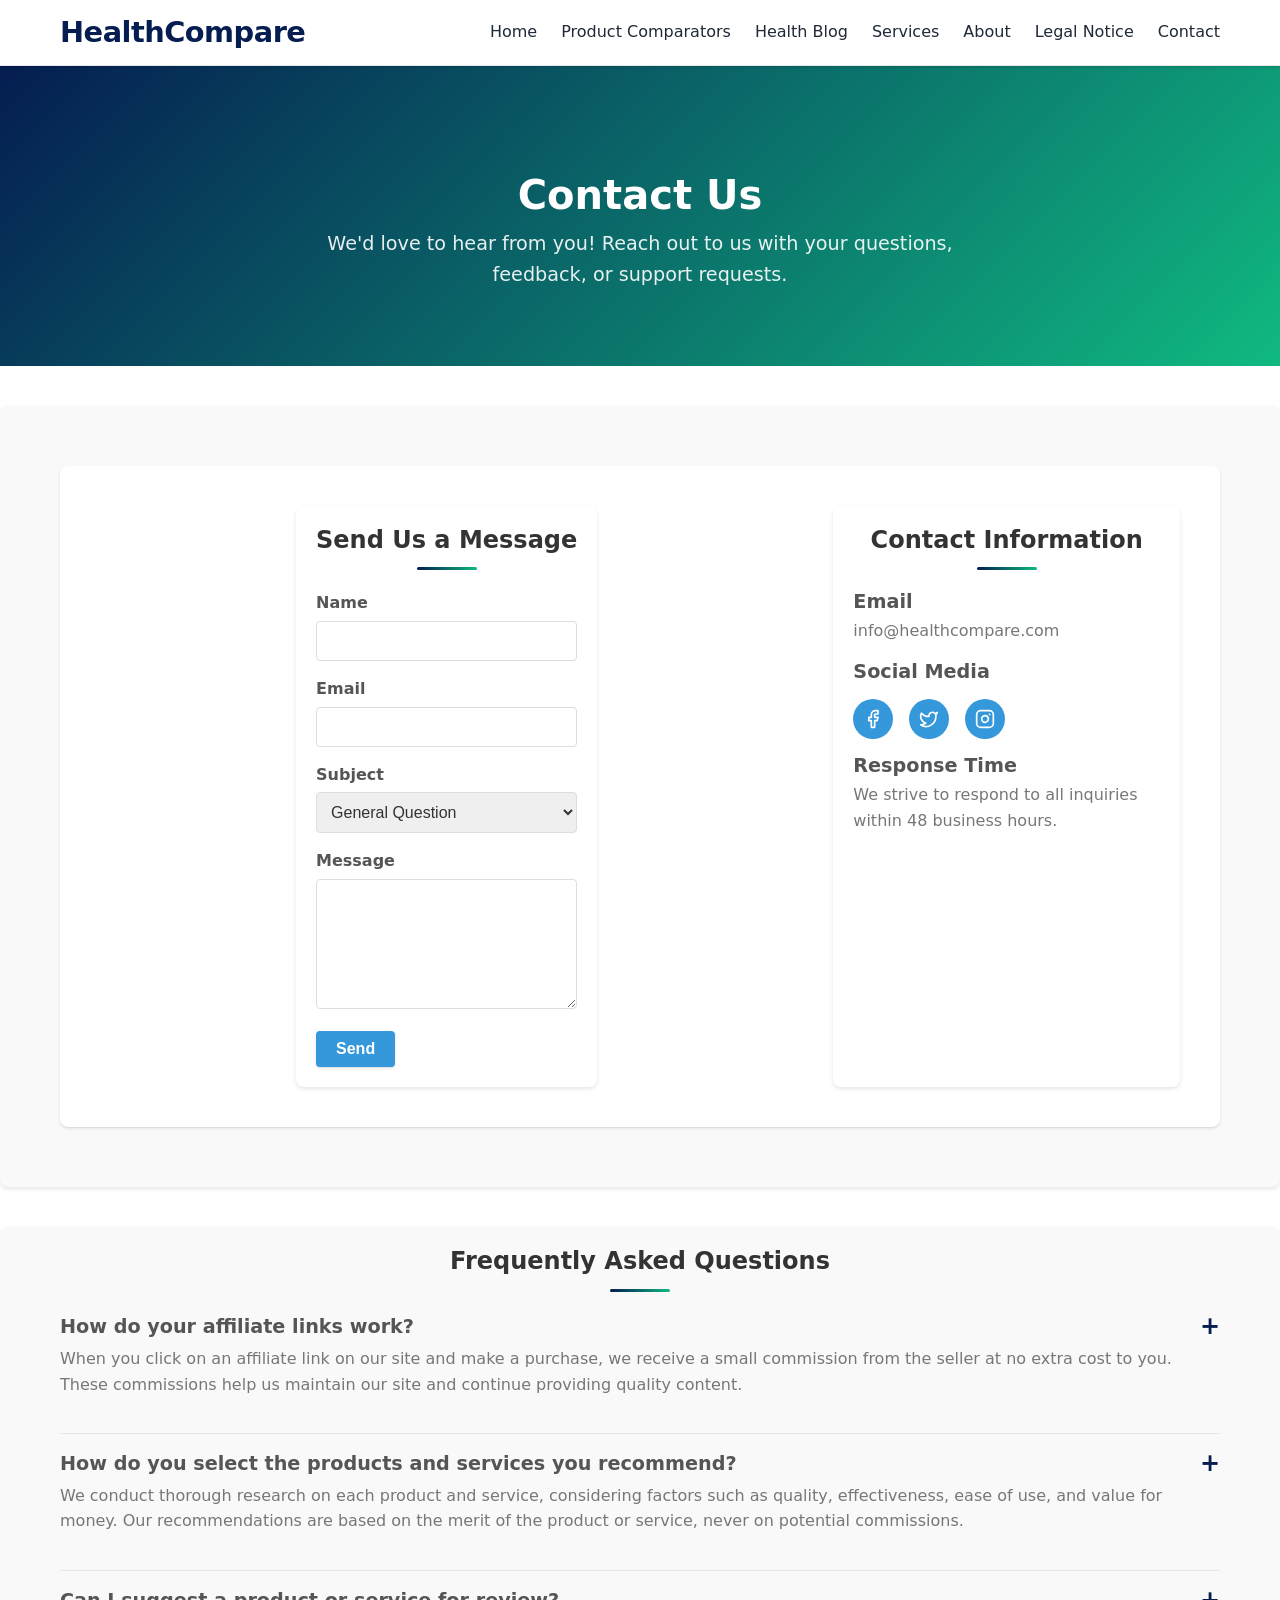
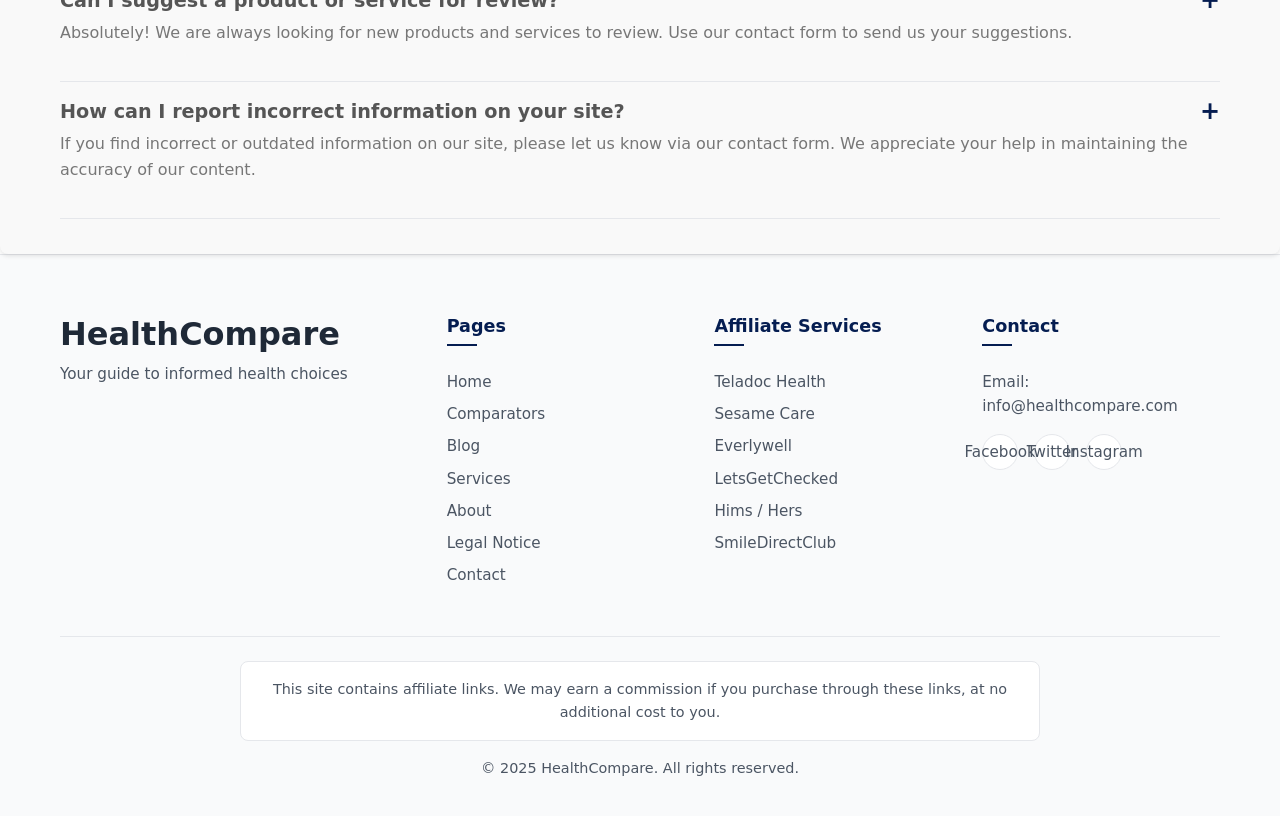
==== pages/contact/index.html @ 06d946b0 "first step" ====
<!DOCTYPE html>
<html lang="en">
<head>
    <meta charset="UTF-8">
    <meta name="viewport" content="width=device-width, initial-scale=1.0">
    <title>Contact Us - HealthCompare</title>
    <link rel="stylesheet" href="../../css/style.css">
    <meta name="description" content="Get in touch with the HealthCompare team for inquiries, feedback, or support.">
    <style>
/* Enhance the UI of the contact page */
.contact-content {
    display: flex;
    flex-direction: column;
    gap: 40px;
    padding: 20px;
    background-color: #f9f9f9;
    border-radius: 8px;
    box-shadow: 0 2px 4px rgba(0, 0, 0, 0.1);
}

.contact-form {
    background-color: #ffffff;
    padding: 20px;
    border-radius: 8px;
    box-shadow: 0 2px 4px rgba(0, 0, 0, 0.1);
}

.contact-form h2 {
    margin-bottom: 20px;
    font-size: 1.5rem;
    color: #333;
}

.contact-form .form-group {
    margin-bottom: 15px;
}

.contact-form .form-group label {
    display: block;
    margin-bottom: 5px;
    font-weight: bold;
    color: #555;
}

.contact-form .form-group input,
.contact-form .form-group select,
.contact-form .form-group textarea {
    width: 100%;
    padding: 10px;
    border: 1px solid #ddd;
    border-radius: 4px;
    font-size: 1rem;
    color: #333;
}

.contact-form .form-group input:focus,
.contact-form .form-group select:focus,
.contact-form .form-group textarea:focus {
    border-color: #3498db;
    outline: none;
    box-shadow: 0 0 4px rgba(52, 152, 219, 0.3);
}

.contact-form button {
    background-color: #3498db;
    color: #fff;
    padding: 10px 20px;
    border: none;
    border-radius: 4px;
    font-size: 1rem;
    cursor: pointer;
    transition: background-color 0.3s ease;
}

.contact-form button:hover {
    background-color: #2980b9;
}

.contact-info {
    background-color: #ffffff;
    padding: 20px;
    border-radius: 8px;
    box-shadow: 0 2px 4px rgba(0, 0, 0, 0.1);
}

.contact-info h2 {
    margin-bottom: 20px;
    font-size: 1.5rem;
    color: #333;
}

.contact-info .info-item {
    margin-bottom: 15px;
}

.contact-info .info-item h3 {
    font-size: 1.2rem;
    color: #555;
    margin-bottom: 5px;
}

.contact-info .info-item p {
    font-size: 1rem;
    color: #777;
}

.contact-info .social-links a {
    display: inline-flex;
    align-items: center;
    justify-content: center;
    width: 40px;
    height: 40px;
    border-radius: 50%;
    background-color: #3498db;
    color: #fff;
    text-decoration: none;
    font-size: 1.2rem;
    transition: background-color 0.3s ease, transform 0.3s ease;
}

.contact-info .social-links a:hover {
    background-color: #2980b9;
    transform: scale(1.1);
}

.contact-info .social-links a svg {
    width: 20px;
    height: 20px;
}

.faq {
    margin-top: 40px;
    padding: 20px;
    background-color: #f9f9f9;
    border-radius: 8px;
    box-shadow: 0 2px 4px rgba(0, 0, 0, 0.1);
}

.faq h2 {
    margin-bottom: 20px;
    font-size: 1.5rem;
    color: #333;
}

.faq .faq-item {
    margin-bottom: 15px;
}

.faq .faq-item h3 {
    font-size: 1.2rem;
    color: #555;
    margin-bottom: 5px;
}

.faq .faq-item p {
    font-size: 1rem;
    color: #777;
}
</style>
</head>
<body>
    <header>
        <div class="container">
            <div class="logo">
                <h1>HealthCompare</h1>
            </div>
            <nav>
                <ul>
                    <li><a href="../../index.html">Home</a></li>
                    <li><a href="../comparators/index.html">Product Comparators</a></li>
                    <li><a href="../blog/index.html">Health Blog</a></li>
                    <li><a href="../services/index.html">Services</a></li>
                    <li><a href="../about/index.html">About</a></li>
                    <li><a href="../legal/index.html">Legal Notice</a></li>
                    <li><a href="../contact/index.html">Contact</a></li>
                </ul>
            </nav>
            <button class="nav-toggle" title="Toggle navigation">
                <span></span>
                <span></span>
                <span></span>
            </button>
        </div>
    </header>

    <section class="page-header">
        <div class="container">
            <h1>Contact Us</h1>
            <p>We'd love to hear from you! Reach out to us with your questions, feedback, or support requests.</p>
        </div>
    </section>

    <section class="contact-content">
        <div class="container">
            <div class="contact-grid">
                <div class="contact-form">
                    <h2>Send Us a Message</h2>
                    <form id="contactForm">
                        <div class="form-group">
                            <label for="name">Name</label>
                            <input type="text" id="name" name="name" required>
                        </div>
                        <div class="form-group">
                            <label for="email">Email</label>
                            <input type="email" id="email" name="email" required>
                        </div>
                        <div class="form-group">
                            <label for="subject">Subject</label>
                            <select id="subject" name="subject">
                                <option value="question">General Question</option>
                                <option value="suggestion">Suggestion</option>
                                <option value="partnership">Partnership</option>
                                <option value="correction">Information Correction</option>
                                <option value="other">Other</option>
                            </select>
                        </div>
                        <div class="form-group">
                            <label for="message">Message</label>
                            <textarea id="message" name="message" rows="6" required></textarea>
                        </div>
                        <button type="submit" class="btn btn-primary">Send</button>
                    </form>
                </div>
                <div class="contact-info">
                    <h2>Contact Information</h2>
                    <div class="info-item">
                        <h3>Email</h3>
                        <p>info@healthcompare.com</p>
                    </div>
                    <div class="info-item">
                        <h3>Social Media</h3>
                        <div class="social-links">
                            <a href="#" aria-label="Facebook">
                                <svg xmlns="http://www.w3.org/2000/svg" viewBox="0 0 24 24" fill="none" stroke="currentColor" stroke-width="2" stroke-linecap="round" stroke-linejoin="round">
                                    <path d="M18 2h-3a5 5 0 0 0-5 5v3H7v4h3v8h4v-8h3l1-4h-4V7a1 1 0 0 1 1-1h3z"></path>
                                </svg>
                            </a>
                            <a href="#" aria-label="Twitter">
                                <svg xmlns="http://www.w3.org/2000/svg" viewBox="0 0 24 24" fill="none" stroke="currentColor" stroke-width="2" stroke-linecap="round" stroke-linejoin="round">
                                    <path d="M22 4s-.7 2.1-2 3.4c1.6 10-9.4 17.3-18 11.6 2.2.1 4.4-.6 6-2C3 15.5.5 9.6 3 5c2.2 2.6 5.6 4.1 9 4-.9-4.2 4-6.6 7-3.8 1.1 0 3-1.2 3-1.2z"></path>
                                </svg>
                            </a>
                            <a href="#" aria-label="Instagram">
                                <svg xmlns="http://www.w3.org/2000/svg" viewBox="0 0 24 24" fill="none" stroke="currentColor" stroke-width="2" stroke-linecap="round" stroke-linejoin="round">
                                    <rect x="2" y="2" width="20" height="20" rx="5" ry="5"></rect>
                                    <path d="M16 11.37A4 4 0 1 1 12.63 8 4 4 0 0 1 16 11.37z"></path>
                                    <line x1="17.5" y1="6.5" x2="17.51" y2="6.5"></line>
                                </svg>
                            </a>
                        </div>
                    </div>
                    <div class="info-item">
                        <h3>Response Time</h3>
                        <p>We strive to respond to all inquiries within 48 business hours.</p>
                    </div>
                </div>
            </div>
        </div>
    </section>

    <section class="faq">
        <div class="container">
            <h2>Frequently Asked Questions</h2>
            <div class="faq-item">
                <h3>How do your affiliate links work?</h3>
                <p>When you click on an affiliate link on our site and make a purchase, we receive a small commission from the seller at no extra cost to you. These commissions help us maintain our site and continue providing quality content.</p>
            </div>
            <div class="faq-item">
                <h3>How do you select the products and services you recommend?</h3>
                <p>We conduct thorough research on each product and service, considering factors such as quality, effectiveness, ease of use, and value for money. Our recommendations are based on the merit of the product or service, never on potential commissions.</p>
            </div>
            <div class="faq-item">
                <h3>Can I suggest a product or service for review?</h3>
                <p>Absolutely! We are always looking for new products and services to review. Use our contact form to send us your suggestions.</p>
            </div>
            <div class="faq-item">
                <h3>How can I report incorrect information on your site?</h3>
                <p>If you find incorrect or outdated information on our site, please let us know via our contact form. We appreciate your help in maintaining the accuracy of our content.</p>
            </div>
        </div>
    </section>

    <footer>
        <div class="container">
            <div class="footer-content">
                <div class="footer-logo">
                    <h2>HealthCompare</h2>
                    <p>Your guide to informed health choices</p>
                </div>
                <div class="footer-links">
                    <h3>Pages</h3>
                    <ul>
                        <li><a href="../../index.html">Home</a></li>
                        <li><a href="../comparators/index.html">Comparators</a></li>
                        <li><a href="../blog/index.html">Blog</a></li>
                        <li><a href="../services/index.html">Services</a></li>
                        <li><a href="../about/index.html">About</a></li>
                        <li><a href="../legal/index.html">Legal Notice</a></li>
                        <li><a href="../contact/index.html">Contact</a></li>
                    </ul>
                </div>
                <div class="footer-services">
                    <h3>Affiliate Services</h3>
                    <ul>
                        <li><a href="../services/teladoc.html" rel="sponsored">Teladoc Health</a></li>
                        <li><a href="../services/sesamecare.html" rel="sponsored">Sesame Care</a></li>
                        <li><a href="../services/everlywell.html" rel="sponsored">Everlywell</a></li>
                        <li><a href="../services/letsgetchecked.html" rel="sponsored">LetsGetChecked</a></li>
                        <li><a href="../services/hims-hers.html" rel="sponsored">Hims / Hers</a></li>
                        <li><a href="../services/smiledirectclub.html" rel="sponsored">SmileDirectClub</a></li>
                    </ul>
                </div>
                <div class="footer-contact">
                    <h3>Contact</h3>
                    <p>Email: info@healthcompare.com</p>
                    <div class="social-links">
                        <a href="#" class="social-icon">Facebook</a>
                        <a href="#" class="social-icon">Twitter</a>
                        <a href="#" class="social-icon">Instagram</a>
                    </div>
                </div>
            </div>
            <div class="footer-bottom">
                <p class="affiliate-disclosure">This site contains affiliate links. We may earn a commission if you purchase through these links, at no additional cost to you.</p>
                <p class="copyright">&copy; 2025 HealthCompare. All rights reserved.</p>
            </div>
        </div>
    </footer>

    <script src="../../js/main.js"></script>
    <script src="../../js/affiliate-tracking.js"></script>
    <script src="../../js/analytics.js"></script>
    <script src="../../js/mobile-menu.js"></script>
    <script>
        // Contact form handling
        document.getElementById('contactForm').addEventListener('submit', function(e) {
            e.preventDefault();
            
            // In a real implementation, this would send the form data to a server
            // For now, we'll just show a success message
            alert('Thank you for your message! We will get back to you as soon as possible.');
            this.reset();
        });
    </script>
</body>
</html>
---- css/style.css ----
/* Modern HealthCompare Stylesheet */

/* ======== BASE STYLES ======== */
:root {
    /* Updated color palette */
    --primary-color: #051d51;
    --primary-light: #93c5fd;
    --primary-dark: #1e40af;
    --secondary-color: #10b981;
    --secondary-light: #6ee7b7;
    --secondary-dark: #065f46;
    --accent-color: #f43f5e;
    --accent-light: #fda4af;
    --text-color: #1f2937;
    --text-light: #4b5563;
    --background-color: #ffffff;
    --light-background: #f9fafb;
    --border-color: #e5e7eb;
    
    /* Typography */
    --font-primary: 'Inter', system-ui, -apple-system, sans-serif;
    --font-heading: 'Montserrat', var(--font-primary);
    
    /* Spacing */
    --spacing-xs: 4px;
    --spacing-sm: 8px;
    --spacing-md: 16px;
    --spacing-lg: 24px;
    --spacing-xl: 32px;

    /* Styling */
    --border-radius: 8px;
    --border-radius-lg: 12px;
    --border-radius-sm: 4px;
    --box-shadow: 0 2px 4px rgba(0,0,0,0.05), 0 1px 2px rgba(0,0,0,0.1);
    --box-shadow-hover: 0 10px 20px rgba(0,0,0,0.1), 0 4px 6px rgba(0,0,0,0.06);
    --box-shadow-card: 0 1px 3px rgba(0,0,0,0.12), 0 1px 2px rgba(0,0,0,0.24);
    --transition-normal: 300ms cubic-bezier(0.4, 0, 0.2, 1);
    --transition-slow: 500ms cubic-bezier(0.4, 0, 0.2, 1);
}

/* Base styles */
* {
    margin: 0;
    padding: 0;
    box-sizing: border-box;
}

html, body {
    height: 100%;
    scroll-behavior: smooth;
}

body {
    font-family: var(--font-primary);
    line-height: 1.6;
    color: var(--text-color);
    background-color: var(--background-color);
    -webkit-font-smoothing: antialiased;
    display: flex;
    flex-direction: column;
    overflow-x: hidden;
}

.container {
    width: 100%;
    max-width: 1200px;
    margin: 0 auto;
    padding: 0 20px;
    position: relative;
    z-index: 2;
}

section {
    padding: 80px 0;
    position: relative;
}

/* Typography */
h1, h2, h3, h4, h5, h6 {
    font-family: var(--font-heading);
    line-height: 1.2;
    margin-bottom: 1rem;
    font-weight: 600;
    color: var(--text-color);
}

h1 {
    font-size: 2.5rem;
}

h2 {
    font-size: 2rem;
    font-weight: 700;
}

h3 {
    font-size: 1.5rem;
}

h4 {
    font-size: 1.25rem;
}

p {
    margin-bottom: 1rem;
    color: var(--text-light);
}

a {
    color: var(--primary-color);
    text-decoration: none;
    transition: color 0.2s ease;
    position: relative;
}

a:hover {
    color: var(--primary-dark);
}

/* Text gradient effect */
.text-gradient {
    background: linear-gradient(135deg, var(--primary-color), var(--secondary-color));
    -webkit-background-clip: text;
    -webkit-text-fill-color: transparent;
    background-clip: text;
}

/* ======== UTILITY CLASSES ======== */
.text-center {
    text-align: center;
}

.text-left {
    text-align: left;
}

.text-right {
    text-align: right;
}

.mt-1 { margin-top: var(--spacing-xs); }
.mt-2 { margin-top: var(--spacing-sm); }
.mt-3 { margin-top: var(--spacing-md); }
.mt-4 { margin-top: var(--spacing-lg); }
.mt-5 { margin-top: var(--spacing-xl); }

.mb-1 { margin-bottom: var(--spacing-xs); }
.mb-2 { margin-bottom: var(--spacing-sm); }
.mb-3 { margin-bottom: var(--spacing-md); }
.mb-4 { margin-bottom: var(--spacing-lg); }
.mb-5 { margin-bottom: var(--spacing-xl); }

.py-1 { padding-top: var(--spacing-xs); padding-bottom: var(--spacing-xs); }
.py-2 { padding-top: var(--spacing-sm); padding-bottom: var(--spacing-sm); }
.py-3 { padding-top: var(--spacing-md); padding-bottom: var(--spacing-md); }
.py-4 { padding-top: var(--spacing-lg); padding-bottom: var(--spacing-lg); }
.py-5 { padding-top: var(--spacing-xl); padding-bottom: var(--spacing-xl); }

.px-1 { padding-left: var(--spacing-xs); padding-right: var(--spacing-xs); }
.px-2 { padding-left: var(--spacing-sm); padding-right: var(--spacing-sm); }
.px-3 { padding-left: var(--spacing-md); padding-right: var(--spacing-md); }
.px-4 { padding-left: var(--spacing-lg); padding-right: var(--spacing-lg); }
.px-5 { padding-left: var(--spacing-xl); padding-right: var(--spacing-xl); }

.visually-hidden {
    position: absolute;
    width: 1px;
    height: 1px;
    padding: 0;
    margin: -1px;
    overflow: hidden;
    clip: rect(0, 0, 0, 0);
    white-space: nowrap;
    border: 0;
}

/* Badge styles */
.badge {
    display: inline-block;
    padding: 4px 8px;
    border-radius: 50px;
    font-size: 0.75rem;
    font-weight: 600;
    margin-right: 5px;
    margin-bottom: 5px;
}

.badge-primary {
    background-color: var(--primary-light);
    color: var(--primary-dark);
}

.badge-secondary {
    background-color: var(--secondary-light);
    color: var(--secondary-dark);
}

.badge-accent {
    background-color: var(--accent-light);
    color: var(--accent-color);
}

/* Tags container */
.tags {
    display: flex;
    flex-wrap: wrap;
    margin: 10px 0;
}

/* Card highlight */
.card-highlight {
    position: absolute;
    top: 10px;
    right: 10px;
    background-color: var(--primary-color);
    color: white;
    font-size: 0.75rem;
    font-weight: 600;
    padding: 4px 8px;
    border-radius: 4px;
    z-index: 2;
}

/* Delay animation classes */
.delay-100 { animation-delay: 100ms !important; }
.delay-200 { animation-delay: 200ms !important; }
.delay-300 { animation-delay: 300ms !important; }
.delay-400 { animation-delay: 400ms !important; }
.delay-500 { animation-delay: 500ms !important; }

/* ======== BUTTONS ======== */
.btn {
    display: inline-flex;
    align-items: center;
    justify-content: center;
    padding: 12px 24px;
    border-radius: var(--border-radius);
    font-weight: 600;
    cursor: pointer;
    transition: all var(--transition-normal);
    font-size: 1rem;
    line-height: 1;
    border: none;
    box-shadow: var(--box-shadow);
    position: relative;
    overflow: hidden;
    text-decoration: none;
}

.btn::before {
    content: '';
    position: absolute;
    top: var(--y, 50%);
    left: var(--x, 50%);
    transform: translate(-50%, -50%) scale(0);
    width: 200px;
    height: 200px;
    background: radial-gradient(circle closest-side, rgba(255,255,255,0.2), transparent);
    transition: transform 0.6s;
}

.btn:hover::before {
    transform: translate(-50%, -50%) scale(1);
}

.btn:focus {
    outline: none;
}

.btn:focus-visible {
    box-shadow: 0 0 0 3px rgba(37, 99, 235, 0.3);
}

.btn:active::after {
    content: '';
    position: absolute;
    top: var(--y, 50%);
    left: var(--x, 50%);
    width: 100px;
    height: 100px;
    background: radial-gradient(circle closest-side, rgba(255,255,255,0.3), transparent);
    transform: translate(-50%, -50%) scale(0);
    animation: ripple 1s ease-out;
}

@keyframes ripple {
    0% {
        transform: translate(-50%, -50%) scale(0);
        opacity: 0.5;
    }
    20% {
        transform: translate(-50%, -50%) scale(25);
        opacity: 0.3;
    }
    100% {
        opacity: 0;
        transform: translate(-50%, -50%) scale(40);
    }
}

.btn-primary {
    background-color: var(--primary-color);
    color: white;
}

.btn-primary:hover {
    background-color: var(--primary-dark);
    transform: translateY(-2px);
    box-shadow: var(--box-shadow-hover);
    color: white;
}

.btn-primary:active {
    transform: translateY(0);
}

.btn-secondary {
    background-color: var(--secondary-color);
    color: white;
}

.btn-secondary:hover {
    background-color: var(--secondary-dark);
    transform: translateY(-2px);
    box-shadow: var(--box-shadow-hover);
    color: white;
}

.btn-secondary:active {
    transform: translateY(0);
}

.btn-outline {
    background-color: transparent;
    border: 2px solid var(--primary-color);
    color: var(--primary-color);
}

.btn-outline:hover {
    background-color: var(--primary-color);
    color: white;
}

.btn-white {
    background-color: white;
    color: var(--primary-color);
}

.btn-white:hover {
    background-color: #f8f9fa;
    color: var(--primary-dark);
}

.btn-small {
    padding: 8px 16px;
    font-size: 0.9rem;
}

.btn-large {
    padding: 14px 28px;
    font-size: 1.1rem;
}

.btn-group {
    display: flex;
    gap: var(--spacing-md);
    flex-wrap: wrap;
}

/* Loading spinner for buttons */
.submit-button {
    position: relative;
}

.spinner {
    display: none;
    width: 20px;
    height: 20px;
    border: 2px solid rgba(255, 255, 255, 0.3);
    border-radius: 50%;
    border-top-color: white;
    animation: spin 0.8s linear infinite;
    position: absolute;
    top: 50%;
    left: 50%;
    transform: translate(-50%, -50%);
}

@keyframes spin {
    to { transform: translate(-50%, -50%) rotate(360deg); }
}

.submit-button.loading .spinner {
    display: block;
}

.submit-button.loading .button-text {
    visibility: hidden;
}

/* ======== HEADER & NAVIGATION ======== */
header {
    background-color: rgba(255, 255, 255, 0.9);
    backdrop-filter: blur(10px);
    -webkit-backdrop-filter: blur(10px);
    border-bottom: 1px solid var(--border-color);
    box-shadow: var(--box-shadow);
    position: sticky;
    top: 0;
    z-index: 100;
    transition: all 0.3s ease;
}

header .container {
    display: flex;
    justify-content: space-between;
    align-items: center;
    padding: 15px 20px;
}

/* Breadcrumb Navigation Styles */
.breadcrumbs-container {
    background-color: rgba(249, 250, 251, 0.9);
    padding: 8px 0;
    border-top: 1px solid var(--border-color);
    border-bottom: 1px solid var(--border-color);
    font-size: 0.85rem;
}

.breadcrumbs ol {
    list-style: none;
    margin: 0;
    padding: 0;
    display: flex;
    flex-wrap: wrap;
}

.breadcrumbs li {
    display: flex;
    align-items: center;
}

.breadcrumbs li:not(:last-child)::after {
    content: "/";
    margin: 0 8px;
    color: var(--text-light);
}

.breadcrumbs a {
    color: var(--text-light);
    text-decoration: none;
    transition: color 0.2s ease;
}

.breadcrumbs a:hover {
    color: var(--primary-color);
}

.breadcrumbs .current {
    color: var(--primary-color);
    font-weight: 500;
}

/* Hide breadcrumbs on mobile */
@media (max-width: 768px) {
    .breadcrumbs-container {
        display: none;
    }
}

/* Highlight link for important CTAs */
.highlight-link {
    color: var(--accent-color) !important;
    font-weight: 600 !important;
    position: relative;
}

.highlight-link::before {
    content: '';
    position: absolute;
    bottom: -2px;
    left: 0;
    width: 100%;
    height: 2px;
    background-color: var(--accent-color);
    transform: scaleX(0.7);
    transform-origin: center;
    transition: transform 0.3s ease;
}

.highlight-link:hover::before {
    transform: scaleX(1);
}

.logo {
    display: flex;
    align-items: center;
    justify-content: center;
    z-index: 101;
}

.logo h1 {
    font-size: 1.8rem;
    margin-bottom: 0;
    color: var(--primary-color);
    font-weight: 700;
    letter-spacing: -0.5px;
}

nav {
    display: flex;
    justify-content: center;
}

nav ul {
    display: flex;
    list-style: none;
    margin: 0;
    padding: 0;
    justify-content: center;
}

nav ul li {
    margin-left: var(--spacing-lg);
    position: relative;
}

nav ul li a {
    color: var(--text-color);
    font-weight: 500;
    padding: 5px 0;
    position: relative;
}

nav ul li a::after {
    content: '';
    position: absolute;
    width: 0;
    height: 2px;
    bottom: 0;
    left: 0;
    background-color: var(--primary-color);
    transition: width 0.3s ease;
}

nav ul li a:hover::after {
    width: 100%;
}

nav ul li a:hover {
    color: var(--primary-color);
}

/* Fix for nav-toggle icon visibility */
.nav-toggle {
    display: none; /* Hide by default on desktop */
    position: relative;
    width: 30px;
    height: 30px;
    padding: 0;
    margin: 0;
    background: transparent;
    border: none;
    cursor: pointer;
    z-index: 1002;
}

.nav-toggle span {
    display: block;
    position: absolute;
    height: 3px;
    width: 100%;
    background-color: var(--text-color);
    border-radius: 3px;
    opacity: 1;
    left: 0;
    transform: rotate(0deg);
    transition: .25s ease-in-out;
}

/* Position the three lines */
.nav-toggle span:nth-child(1) {
    top: 5px;
}

.nav-toggle span:nth-child(2) {
    top: 14px;
}

.nav-toggle span:nth-child(3) {
    top: 23px;
}

/* Active state animations */
.nav-toggle.active span:nth-child(1) {
    top: 14px;
    transform: rotate(45deg);
}

.nav-toggle.active span:nth-child(2) {
    opacity: 0;
    width: 0%;
}

.nav-toggle.active span:nth-child(3) {
    top: 14px;
    transform: rotate(-45deg);
}

/* Header transitions */
header.scrolled {
    box-shadow: var(--box-shadow-hover);
    background-color: rgba(255, 255, 255, 0.98);
}

header.header-hidden {
    transform: translateY(-100%);
}

/* Mobile navigation styles */
@media (max-width: 768px) {
    .nav-toggle {
        display: block;
        width: 30px;
        height: 24px;
        position: relative;
        background: transparent;
        border: none;
        cursor: pointer;
        z-index: 1001;
        padding: 0;
        margin: 0;
    }
    
    .nav-toggle span {
        display: block;
        width: 30px;
        height: 3px;
        background-color: var(--text-color);
        position: absolute;
        left: 0;
        transition: all 0.3s ease;
        border-radius: 3px;
    }
    
    .nav-toggle span:nth-child(1) {
        top: 0;
    }
    
    .nav-toggle span:nth-child(2) {
        top: 10px;
    }
    
    .nav-toggle span:nth-child(3) {
        top: 20px;
    }
    
    .nav-toggle.active span:nth-child(1) {
        top: 10px;
        transform: rotate(45deg);
    }
    
    .nav-toggle.active span:nth-child(2) {
        opacity: 0;
    }
    
    .nav-toggle.active span:nth-child(3) {
        top: 10px;
        transform: rotate(-45deg);
    }
    
    nav {
        position: fixed;
        top: 0;
        right: 0;
        height: 100vh;
        width: 80%;
        max-width: 300px;
        background-color: white;
        padding: 80px 20px 20px;
        transform: translateX(100%);
        transition: transform 0.3s ease;
        box-shadow: 0 0 15px rgba(0, 0, 0, 0.1);
        z-index: 1000;
        overflow-y: auto;
    }
    
    nav.active {
        transform: translateX(0);
    }
    
    nav ul {
        flex-direction: column;
        align-items: flex-start;
        padding-top: 20px;
    }
    
    nav ul li {
        margin: 0;
        width: 100%;
    }
    
    nav ul li a {
        display: block;
        padding: 15px 0;
        width: 100%;
        border-bottom: 1px solid var(--border-color);
        font-size: 1.1rem;
    }
    
    body.nav-open {
        overflow: hidden;
    }
}

/* ======== HERO SECTION ======== */
.hero {
    background: linear-gradient(135deg, var(--primary-color), var(--secondary-color));
    color: white;
    text-align: center;
    padding: 120px 0;
    position: relative;
    overflow: hidden;
    display: flex;
    align-items: center;
    justify-content: center;
    min-height: 500px;
}

.hero::before {
    content: '';
    position: absolute;
    top: 0;
    left: 0;
    right: 0;
    bottom: 0;
    background: url('../images/hero-pattern.svg');
    background-repeat: repeat;
    opacity: 0.1;
    z-index: 1;
}

.hero .container {
    position: relative;
    z-index: 2;
    display: flex;
    flex-direction: column;
    align-items: center;
    justify-content: center;
}

.hero h2 {
    font-size: 2.75rem;
    margin-bottom: var(--spacing-lg);
    color: white;
    font-weight: 700;
    max-width: 800px;
    text-shadow: 0 2px 4px rgba(0, 0, 0, 0.1);
}

.hero p {
    font-size: 1.2rem;
    max-width: 800px;
    margin: 0 auto var(--spacing-xl);
    opacity: 0.9;
    color: white;
}

.cta-buttons {
    display: flex;
    justify-content: center;
    gap: var(--spacing-lg);
}

/* Page header styles - used on inner pages */
.page-header {
    background: linear-gradient(135deg, var(--primary-color), var(--secondary-color));
    color: white;
    padding: 100px 0 70px;
    text-align: center;
    position: relative;
    overflow: hidden;
    margin-bottom: 40px;
    min-height: 300px;
    display: flex;
    align-items: center;
}

.page-header::before {
    content: '';
    position: absolute;
    top: 0;
    left: 0;
    right: 0;
    bottom: 0;
    background: url('../images/hero-pattern.svg');
    background-repeat: repeat;
    opacity: 0.1;
    z-index: 1;
}

.page-header .container {
    position: relative;
    z-index: 2;
}

.page-header h1 {
    color: white;
    margin-bottom: 10px;
    font-size: 2.5rem;
    font-weight: 700;
}

.page-header p {
    color: rgba(255, 255, 255, 0.9);
    font-size: 1.2rem;
    max-width: 700px;
    margin: 0 auto;
}

/* Service hero section - for service pages */
.service-hero {
    background: linear-gradient(135deg, var(--primary-color), var(--secondary-color));
    color: white;
    padding: 100px 0;
    position: relative;
    overflow: hidden;
    min-height: 400px;
    display: flex;
    align-items: center;
}

.service-hero::before {
    content: '';
    position: absolute;
    top: 0;
    left: 0;
    right: 0;
    bottom: 0;
    background: url('../images/hero-pattern.svg');
    background-repeat: repeat;
    opacity: 0.1;
    z-index: 1;
}

.service-hero .container {
    position: relative;
    z-index: 2;
}

@media (max-width: 768px) {
    section { 
        padding: 60px 0; 
    }
    
    .hero { 
        padding: 100px 0; 
        min-height: 550px; 
    }
    
    .hero h2 { 
        font-size: 2rem; 
        margin-bottom: 20px;
    }
    
    .hero p {
        font-size: 1.1rem;
        margin-bottom: 30px;
    }
    
    .page-header {
        padding: 80px 0;
        min-height: 350px;
    }
    
    .page-header h1 {
        font-size: 2.2rem;
    }
    
    .service-hero {
        min-height: 450px;
        padding: 80px 0;
        text-align: center;
    }
    
    .service-hero h1 {
        font-size: 2.2rem;
        margin-bottom: 20px;
    }
    
    .service-hero p {
        font-size: 1.1rem;
        margin-bottom: 30px;
    }
    
    .cta-buttons {
        flex-direction: column;
        gap: 15px;
        width: 100%;
        align-items: center;
    }
    
    .cta-buttons .btn {
        width: 80%;
        text-align: center;
    }
}

/* ======== CARD LAYOUTS ======== */
.comparison-grid,
.services-grid {
    display: grid;
    grid-template-columns: repeat(auto-fill, minmax(300px, 1fr));
    gap: 30px;
    margin-top: 30px;
    justify-items: center;
}

.comparison-card,
.service-card {
    background-color: var(--background-color);
    border: 1px solid var(--border-color);
    border-radius: var(--border-radius);
    box-shadow: var(--box-shadow-card);
    transition: transform 0.3s ease, box-shadow 0.3s ease;
    will-change: transform, box-shadow;
    height: 100%;
    width: 100%;
    max-width: 350px;
    display: flex;
    flex-direction: column;
    text-align: left;
    position: relative;
    overflow: hidden;
}

.comparison-card:hover,
.service-card:hover {
    transform: translateY(-6px);
    box-shadow: var(--box-shadow-hover);
}

.card-img-container {
    position: relative;
    overflow: hidden;
    height: 200px;
    border-top-left-radius: var(--border-radius);
    border-top-right-radius: var(--border-radius);
}

.comparison-card img,
.service-card img {
    width: 100%;
    height: 100%;
    object-fit: cover;
    transition: transform var(--transition-normal);
}

.comparison-card:hover img,
.service-card:hover img {
    transform: scale(1.05);
}

.card-content {
    padding: var(--spacing-lg);
    flex: 1;
    display: flex;
    flex-direction: column;
}

.comparison-card h3,
.service-card h3 {
    font-size: 1.3rem;
    margin-bottom: var(--spacing-sm);
    text-align: left;
}

.comparison-card p,
.service-card p {
    color: var(--text-light);
    margin-bottom: var(--spacing-lg);
    flex: 1;
}

.card-footer {
    margin-top: auto;
    display: flex;
    justify-content: flex-start;
}

/* Ensure articles-grid is on top of everything */
.articles-grid {
    position: relative;
    z-index: 10;
}

/* ======== SECTION STYLING ======== */
section h2 {
    text-align: center;
    position: relative;
    padding-bottom: var(--spacing-md);
    margin-bottom: var(--spacing-xl);
}

section h2::after {
    content: '';
    position: absolute;
    bottom: 0;
    left: 50%;
    transform: translateX(-50%);
    width: 60px;
    height: 3px;
    background: linear-gradient(to right, var(--primary-color), var(--secondary-color));
    border-radius: 3px;
}

.section-intro {
    text-align: center;
    max-width: 800px;
    margin: 0 auto var(--spacing-xl);
    font-size: 1.1rem;
}

.section-light {
    background-color: var(--light-background);
}

/* ======== TESTIMONIALS ======== */
.testimonials {
    background-color: var(--light-background);
    padding: 80px 0;
    overflow: hidden;
}

.testimonial-slider {
    position: relative;
    max-width: 900px;
    margin: 0 auto;
    display: flex;
    overflow-x: hidden;
    gap: 30px;
    padding: 20px 10px;
}

.testimonial {
    background-color: white;
    padding: var(--spacing-xl);
    border-radius: var(--border-radius);
    box-shadow: var(--box-shadow);
    position: relative;
    flex: 0 0 100%;
    min-width: 100%;
    text-align: center;
    transform: translateX(0);
    transition: transform 0.5s ease, opacity 0.5s ease;
    opacity: 1;
}

.testimonial::before {
    content: '"';
    position: absolute;
    top: 20px;
    left: 20px;
    font-size: 5rem;
    color: var(--primary-light);
    opacity: 0.3;
    font-family: Georgia, serif;
    line-height: 0.8;
}

.testimonial::after {
    content: '"';
    position: absolute;
    bottom: 0;
    right: 20px;
    font-size: 5rem;
    color: var(--primary-light);
    opacity: 0.3;
    font-family: Georgia, serif;
    line-height: 0;
}

.testimonial p {
    font-style: italic;
    position: relative;
    z-index: 1;
    font-size: 1.2rem;
    margin-bottom: var(--spacing-lg);
    color: var(--text-color);
    line-height: 1.8;
}

.testimonial-author {
    display: flex;
    align-items: center;
    justify-content: center;
    margin-top: var(--spacing-xl);
}

.testimonial-avatar {
    width: 60px;
    height: 60px;
    border-radius: 50%;
    margin-right: var(--spacing-md);
    object-fit: cover;
    box-shadow: 0 3px 6px rgba(0,0,0,0.1);
    border: 3px solid white;
}

.testimonial-author strong {
    display: block;
    color: var(--primary-color);
    font-weight: 600;
    font-size: 1.05rem;
}

.testimonial-author span {
    display: block;
    font-size: 0.9rem;
    color: var(--text-light);
}

/* Testimonial Controls */
.testimonial-controls {
    display: flex;
    justify-content: center;
    align-items: center;
    margin-top: 30px;
    gap: 15px;
}

.testimonial-dot {
    width: 12px;
    height: 12px;
    border-radius: 50%;
    background-color: #e5e7eb;
    cursor: pointer;
    transition: all 0.3s ease;
    position: relative;
    overflow: hidden;
}

.testimonial-dot.active {
    background-color: var(--primary-color);
    transform: scale(1.3);
}

.testimonial-dot:hover:not(.active) {
    background-color: var(--primary-light);
    transform: scale(1.1);
}

/* ======== NEWSLETTER SECTION ======== */
.newsletter {
    background-color: white;
    padding: 80px 0;
    background: linear-gradient(135deg, rgba(37, 99, 235, 0.05), rgba(16, 185, 129, 0.05));
}

.newsletter-form {
    max-width: 800px;
    margin: 0 auto;
    display: flex;
    flex-direction: column;
    align-items: center;
    gap: var(--spacing-md);
}

.form-group {
    position: relative;
    width: 100%;
    margin-bottom: var(--spacing-md);
}

.form-control {
    width: 100%;
    padding: 14px 20px;
    border: 1px solid var(--border-color);
    border-radius: var(--border-radius);
    font-size: 1rem;
    transition: all 0.3s ease;
}

.form-control:focus {
    outline: none;
    border-color: var(--primary-color);
    box-shadow: 0 0 0 3px rgba(37, 99, 235, 0.1);
}

.form-control.is-invalid {
    border-color: var(--accent-color);
}

.form-notice {
    font-size: 0.85rem;
    color: var(--text-light);
    text-align: center;
    max-width: 500px;
    margin: var(--spacing-md) auto 0;
}

/* ======== FOOTER ======== */
footer {
    background-color: var(--light-background);
    border-top: 1px solid var(--border-color);
    padding: 60px 0 20px;
    margin-top: auto; /* Push footer to bottom */
    font-size: 0.95rem;
}

.footer-content {
    display: grid;
    grid-template-columns: 1.5fr repeat(3, 1fr);
    gap: 30px;
    margin-bottom: 40px;
}

.footer-logo {
    text-align: left;
}

.footer-logo h2 {
    color: var(--text-color);
    margin-bottom: var(--spacing-sm);
}

.footer-links h3,
.footer-services h3,
.footer-contact h3 {
    color: var(--primary-color);
    margin-bottom: var(--spacing-lg);
    font-size: 1.1rem;
    position: relative;
    display: inline-block;
    padding-bottom: 8px;
}

.footer-links h3::after,
.footer-services h3::after,
.footer-contact h3::after {
    content: '';
    position: absolute;
    bottom: 0;
    left: 0;
    width: 30px;
    height: 2px;
    background-color: var(--primary-color);
}

.footer-links ul,
.footer-services ul {
    list-style: none;
    padding: 0;
}

.footer-links ul li,
.footer-services ul li {
    margin-bottom: var(--spacing-sm);
}

.footer-links ul li a,
.footer-services ul li a {
    color: var(--text-light);
    transition: color 0.2s ease, transform 0.2s ease;
    display: inline-block;
}

.footer-links ul li a:hover,
.footer-services ul li a:hover {
    color: var(--primary-color);
    transform: translateX(3px);
}

.social-links {
    display: flex;
    gap: var(--spacing-md);
    margin-top: var(--spacing-md);
}

.social-icon {
    color: var(--text-light);
    width: 36px;
    height: 36px;
    border-radius: 50%;
    background-color: #fff;
    display: flex;
    align-items: center;
    justify-content: center;
    transition: all 0.3s ease;
    border: 1px solid var(--border-color);
}

.social-icon:hover {
    background-color: var(--primary-color);
    color: white;
    transform: translateY(-3px);
    border-color: var(--primary-color);
    box-shadow: var(--box-shadow);
}

.footer-bottom {
    border-top: 1px solid var(--border-color);
    padding-top: var(--spacing-lg);
    text-align: center;
}

.affiliate-disclosure {
    background-color: #fff;
    padding: var(--spacing-md);
    border-radius: var(--border-radius);
    margin: 0 auto var(--spacing-md);
    font-size: 0.9rem;
    border: 1px solid var(--border-color);
    max-width: 800px;
}

.copyright {
    font-size: 0.9rem;
    color: var(--text-light);
}

/* ======== ANIMATIONS ======== */
@keyframes fadeIn {
    from { opacity: 0; }
    to { opacity: 1; }
}

@keyframes slideUp {
    from { transform: translateY(20px); opacity: 0; }
    to { transform: translateY(0); opacity: 1; }
}

@keyframes slideDown {
    from { transform: translateY(-20px); opacity: 0; }
    to { transform: translateY(0); opacity: 1; }
}

@keyframes slideLeft {
    from { transform: translateX(-20px); opacity: 0; }
    to { transform: translateX(0); opacity: 1; }
}

@keyframes slideRight {
    from { transform: translateX(20px); opacity: 0; }
    to { transform: translateX(0); opacity: 1; }
}

.animate-fade-in {
    animation: fadeIn 0.8s ease-out forwards;
}

.animate-slide-up {
    animation: slideUp 0.8s ease-out forwards;
}

.animate-slide-down {
    animation: slideDown 0.8s ease-out forwards;
}

.animate-slide-left {
    animation: slideLeft 0.8s ease-out forwards;
}

.animate-slide-right {
    animation: slideRight 0.8s ease-out forwards;
}

/* Savings Banner Styles */
.savings-banner {
    background-color: var(--accent-color);
    color: white;
    padding: 10px 15px;
    border-radius: 5px;
    font-weight: 700;
    font-size: 1.2rem;
    margin-bottom: 20px;
    display: inline-block;
    box-shadow: 0 4px 8px rgba(0,0,0,0.1);
    position: relative;
    overflow: hidden;
}

.savings-banner::before {
    content: '';
    position: absolute;
    top: 0;
    left: -100%;
    width: 100%;
    height: 100%;
    background: linear-gradient(90deg, transparent, rgba(255,255,255,0.3), transparent);
    animation: shine 2s infinite;
}

@keyframes shine {
    100% {
        left: 100%;
    }
}

.animate-pulse {
    animation: pulse 2s infinite;
}

@keyframes pulse {
    0% {
        transform: scale(1);
    }
    50% {
        transform: scale(1.05);
    }
    100% {
        transform: scale(1);
    }
}

.savings-highlight-banner {
    background: linear-gradient(135deg, var(--accent-color), var(--accent-light));
    color: white;
    text-align: center;
    padding: 30px 0;
    margin-bottom: 40px;
}

.savings-highlight-banner h2 {
    color: white;
    margin-bottom: 10px;
    text-shadow: 1px 1px 3px rgba(0,0,0,0.2);
}

.savings-highlight-banner p {
    color: white;
    opacity: 0.9;
    font-size: 1.1rem;
    margin: 0;
}

/* ======== RESPONSIVE DESIGN ======== */
@media (max-width: 1024px) {
    .hero h2 { font-size: 2.2rem; }
    .container { padding: 0 30px; }
    .footer-content { grid-template-columns: 1fr 1fr; }
}

@media (max-width: 768px) {
    section { padding: 60px 0; }
    .hero { padding: 100px 0; min-height: 550px; }
    .hero h2 { font-size: 2rem; margin-bottom: 20px; }
    .hero p { font-size: 1.1rem; margin-bottom: 30px; }
    .page-header { padding: 80px 0; min-height: 350px; }
    .page-header h1 { font-size: 2.2rem; }
    .service-hero { min-height: 450px; padding: 80px 0; text-align: center; }
    .service-hero h1 { font-size: 2.2rem; margin-bottom: 20px; }
    .service-hero p { font-size: 1.1rem; margin-bottom: 30px; }
    .cta-buttons { flex-direction: column; gap: 15px; width: 100%; align-items: center; }
    .cta-buttons .btn { width: 80%; text-align: center; }
}

@media (max-width: 480px) {
    .hero h2 { font-size: 1.5rem; }
    .hero p { font-size: 1rem; }
    .container { padding: 0 20px; }
    .btn { display: block; width: 100%; text-align: center; }
    .cta-buttons { gap: var(--spacing-sm); }
    
    .testimonial {
        padding: var(--spacing-lg);
    }
    
    .testimonial p {
        font-size: 1rem;
    }
    
    .testimonial-avatar {
        width: 50px;
        height: 50px;
    }
    
    section h2 {
        font-size: 1.7rem;
    }
}

/* ======== SPECIFIC PAGE STYLES ======== */

/* Comparator pages */
.comparison-table-container {
    overflow-x: auto;
    margin: 30px 0;
    box-shadow: var(--box-shadow);
    border-radius: var(--border-radius);
}

.comparison-table {
    width: 100%;
    border-collapse: collapse;
    border-spacing: 0;
    background-color: white;
}

.comparison-table th,
.comparison-table td {
    padding: 15px;
    text-align: left;
    border-bottom: 1px solid var(--border-color);
}

.comparison-table th {
    background-color: var(--primary-color);
    color: white;
    font-weight: 600;
    position: sticky;
    top: 0;
}

.comparison-table tr:nth-child(even) {
    background-color: #f9fafb;
}

.comparison-table tr:hover {
    background-color: #f0f7ff;
}

.comparison-table .feature-name {
    font-weight: 600;
    min-width: 150px;
}

.comparison-table .brand-column {
    min-width: 180px;
}

.comparison-table .rating {
    color: #f59e0b;
    display: flex;
    gap: 2px;
    margin-bottom: 5px;
}

/* Blog pages */
.blog-post {
    max-width: 800px;
    margin: 0 auto;
    padding: 40px 0;
}

.blog-post img {
    width: 100%;
    height: auto;
    border-radius: var(--border-radius);
    margin: 20px 0;
    box-shadow: var(--box-shadow);
}

.blog-post h1 {
    margin-bottom: 20px;
}

.blog-post h2 {
    margin-top: 40px;
    margin-bottom: 20px;
}

.blog-post p {
    margin-bottom: 20px;
    line-height: 1.8;
}

.category-card {
    background-color: white;
    padding: 20px;
    border-radius: var(--border-radius);
    box-shadow: var(--box-shadow-card);
    text-align: center;
    transition: all 0.3s ease;
    text-decoration: none;
    color: var(--text-color);
}

.category-card:hover {
    transform: translateY(-5px);
    box-shadow: var(--box-shadow-hover);
}

.category-icon {
    font-size: 2rem;
    margin-bottom: 10px;
}

/* Service pages */
.service-hero {
    padding: 60px 0;
    background-color: var(--primary-color);
    color: white;
    text-align: center;
}

.service-features {
    display: grid;
    grid-template-columns: repeat(auto-fit, minmax(250px, 1fr));
    gap: 30px;
    margin-top: 40px;
}

.feature-card {
    background-color: white;
    padding: 20px;
    border-radius: var(--border-radius);
    box-shadow: var(--box-shadow-card);
    text-align: center;
}

.feature-icon {
    width: 60px;
    height: 60px;
    margin: 0 auto 15px;
    background-color: var(--primary-light);
    border-radius: 50%;
    display: flex;
    align-items: center;
    justify-content: center;
    color: var(--primary-dark);
}

/* Contact page */
.contact-form {
    max-width: 600px;
    margin: 0 auto;
    background-color: white;
    padding: 30px;
    border-radius: var(--border-radius);
    box-shadow: var(--box-shadow-card);
}

.contact-form .form-group {
    margin-bottom: 20px;
}

.contact-info {
    background-color: white;
    padding: 30px;
    border-radius: var(--border-radius);
    box-shadow: var(--box-shadow-card);
}

/* FAQ Section */
.faq-item {
    margin-bottom: 20px;
    padding-bottom: 20px;
    border-bottom: 1px solid var(--border-color);
}

.faq-item h3 {
    margin-bottom: 10px;
    cursor: pointer;
    display: flex;
    justify-content: space-between;
    align-items: center;
}

.faq-item h3::after {
    content: '+';
    font-size: 1.5rem;
    color: var(--primary-color);
}

.faq-item.active h3::after {
    content: '-';
}

.faq-answer {
    display: none;
    padding-top: 10px;
}

.faq-item.active .faq-answer {
    display: block;
}

/* Loading placeholders */
.loading-placeholder {
    background: linear-gradient(90deg, #f0f0f0 25%, #f8f8f8 37%, #f0f0f0 63%);
    background-size: 400% 100%;
    animation: loading 1.4s ease infinite;
    border-radius: var(--border-radius);
}

@keyframes loading {
    0% { background-position: 100% 50%; }
    100% { background-position: 0 50%; }
}

/* ======== BLOG STYLES ======== */
.articles-grid {
    display: grid;
    grid-template-columns: repeat(auto-fill, minmax(300px, 1fr));
    gap: 30px;
    margin-top: 40px;
}

.article-card {
    background-color: var(--background-color);
    border-radius: var(--border-radius-lg);
    overflow: hidden;
    transition: transform var(--transition-normal), box-shadow var(--transition-normal);
    box-shadow: var(--box-shadow-card);
    height: 100%;
    display: flex;
    flex-direction: column;
    position: relative;
}

.article-card:hover {
    transform: translateY(-5px);
    box-shadow: var(--box-shadow-hover);
}

.article-card img {
    width: 100%;
    height: 200px;
    object-fit: cover;
    border-top-left-radius: var(--border-radius-lg);
    border-top-right-radius: var(--border-radius-lg);
    transition: transform 0.5s ease;
}

.article-card:hover img {
    transform: scale(1.05);
}

.article-card-content {
    padding: 20px;
    flex-grow: 1;
    display: flex;
    flex-direction: column;
}

.article-card h3 {
    font-size: 1.25rem;
    margin-bottom: 10px;
    color: var(--text-color);
    transition: color var(--transition-normal);
}

.article-card:hover h3 {
    color: var(--primary-color);
}

.article-card p {
    margin-bottom: 15px;
    flex-grow: 1;
}

.article-card .article-meta {
    font-size: 0.85rem;
    color: var(--text-light);
    margin-bottom: 15px;
    display: flex;
    align-items: center;
    gap: 15px;
}

.article-card .article-meta span {
    display: flex;
    align-items: center;
    gap: 5px;
}

.article-card .btn {
    align-self: flex-start;
    margin-top: auto;
}

/* Featured articles section */
.featured-grid {
    display: grid;
    grid-template-columns: repeat(auto-fill, minmax(450px, 1fr));
    gap: 30px;
    margin-top: 30px;
}

.featured-article {
    position: relative;
    border-radius: var(--border-radius-lg);
    overflow: hidden;
    height: 400px;
    display: flex;
    box-shadow: var(--box-shadow-card);
    transition: transform var(--transition-normal), box-shadow var(--transition-normal);
}

.featured-article:hover {
    transform: translateY(-5px);
    box-shadow: var(--box-shadow-hover);
}

.featured-article img {
    position: absolute;
    width: 100%;
    height: 100%;
    object-fit: cover;
    transition: transform 0.7s ease;
    z-index: 1;
}

.featured-article:hover img {
    transform: scale(1.05);
}

.featured-content {
    position: relative;
    z-index: 2;
    background: linear-gradient(to top, rgba(0,0,0,0.8) 0%, rgba(0,0,0,0.4) 60%, transparent 100%);
    color: white;
    padding: 30px;
    display: flex;
    flex-direction: column;
    justify-content: flex-end;
    width: 100%;
    height: 100%;
}

.featured-content h3 {
    color: white;
    font-size: 1.75rem;
    margin-bottom: 10px;
    text-shadow: 0 2px 4px rgba(0,0,0,0.3);
}

.featured-content p {
    color: rgba(255, 255, 255, 0.9);
    margin-bottom: 20px;
    text-shadow: 0 1px 3px rgba(0,0,0,0.3);
}

/* Page header styles */
.page-header {
    background: linear-gradient(135deg, var(--primary-color), var(--secondary-color));
    color: white;
    padding: 100px 0 70px;
    text-align: center;
    position: relative;
    overflow: hidden;
    margin-bottom: 40px;
}

.page-header::before {
    content: '';
    position: absolute;
    top: 0;
    left: 0;
    right: 0;
    bottom: 0;
    background: url('../images/hero-pattern.svg');
    background-repeat: repeat;
    opacity: 0.1;
    z-index: 1;
}

.page-header .container {
    position: relative;
    z-index: 2;
}

.page-header h1 {
    color: white;
    margin-bottom: 10px;
    font-size: 2.5rem;
    font-weight: 700;
}

.page-header p {
    color: rgba(255, 255, 255, 0.9);
    font-size: 1.2rem;
    max-width: 700px;
    margin: 0 auto;
}

/* Legal and contact page specific styles */
.legal-section, 
.contact-grid {
    background-color: white;
    padding: 40px;
    border-radius: var(--border-radius);
    box-shadow: var(--box-shadow);
    margin-bottom: 40px;
}

.legal-section h2 {
    text-align: left;
    margin-bottom: 20px;
    padding-bottom: 10px;
    border-bottom: 2px solid var(--border-color);
}

.legal-section p, 
.legal-section ul {
    margin-bottom: 15px;
}

.legal-section ul {
    padding-left: 20px;
}

.legal-section ul li {
    margin-bottom: 10px;
}

/* ======== IMAGE STYLES ======== */
/* Blog and content page images */
.featured-image {
    width: 100%;
    height: auto;
    max-height: 500px;
    object-fit: cover;
    border-radius: var(--border-radius);
    margin: 0 0 30px 0;
    box-shadow: var(--box-shadow);
}

.author-image {
    width: 100px;
    height: 100px;
    border-radius: 50%;
    object-fit: cover;
    box-shadow: 0 3px 6px rgba(0,0,0,0.1);
}

.blog-content img,
.service-details img,
.promo-box img {
    max-width: 100%;
    height: auto;
    border-radius: var(--border-radius-sm);
    margin: 20px 0;
}

/* Section images */
section img {
    max-width: 100%;
    height: auto;
}

/* Team and profile images */
.team-image,
.profile-image {
    border-radius: 50%;
    object-fit: cover;
    box-shadow: var(--box-shadow);
}

.team-image {
    width: 150px;
    height: 150px;
    margin: 0 auto 20px;
    border: 4px solid white;
}

.profile-image {
    width: 120px;
    height: 120px;
}

/* Article thumbnails */
.article-img {
    height: 200px;
    overflow: hidden;
    position: relative;
}

.article-img img {
    width: 100%;
    height: 100%;
    object-fit: cover;
    transition: transform 0.5s ease;
}

/* Responsive images */
@media (max-width: 768px) {
    .featured-image {
        max-height: 350px;
    }
    
    .author-image {
        width: 80px;
        height: 80px;
    }
    
    .team-image {
        width: 130px;
        height: 130px;
    }
    
    .profile-image {
        width: 100px;
        height: 100px;
    }
}

@media (max-width: 480px) {
    .featured-image {
        max-height: 250px;
    }
    
    .team-image {
        width: 120px;
        height: 120px;
    }
}

/* Popup styles */
.popup-overlay {
    position: fixed;
    top: 0;
    left: 0;
    width: 100%;
    height: 100%;
    background-color: rgba(0, 0, 0, 0.7);
    display: flex;
    justify-content: center;
    align-items: center;
    z-index: 1000;
    opacity: 0;
    visibility: hidden;
    transition: opacity 0.3s ease, visibility 0.3s ease;
}

.popup-overlay.show {
    opacity: 1;
    visibility: visible;
}

.popup-container {
    background-color: white;
    padding: 2.5rem;
    border-radius: var(--border-radius);
    max-width: 500px;
    width: 90%;
    text-align: center;
    position: relative;
    box-shadow: 0 5px 20px rgba(0, 0, 0, 0.3);
    transform: translateY(20px);
    transition: transform 0.3s ease;
}

.popup-overlay.show .popup-container {
    transform: translateY(0);
}

.popup-close {
    position: absolute;
    top: 15px;
    right: 15px;
    font-size: 28px;
    background: none;
    border: none;
    cursor: pointer;
    color: var(--text-light);
    transition: color 0.2s ease;
    padding: 0;
    line-height: 1;
    width: 30px;
    height: 30px;
    display: flex;
    align-items: center;
    justify-content: center;
}

.popup-close:hover {
    color: var(--primary-dark);
}

.popup-container h3 {
    margin-bottom: 15px;
    color: var(--primary-color);
    font-size: 1.5rem;
}

.popup-container p {
    margin-bottom: 20px;
    color: var(--text-color);
}

.popup-image {
    max-width: 220px;
    margin: 1.5rem auto;
    display: block;
    border-radius: var(--border-radius-sm);
    box-shadow: var(--box-shadow);
}

.popup-cards {
    display: flex;
    justify-content: center;
    gap: 20px;
    margin: 20px 0;
}

.popup-image-small {
    max-width: 150px;
    height: 95px;
    object-fit: contain;
    border-radius: var(--border-radius-sm);
    box-shadow: var(--box-shadow);
}

.popup-cta {
    margin-top: 1rem;
    display: inline-block;
    padding: 12px 28px;
    font-weight: 600;
}

.discount-card-content {
    display: flex;
    flex-direction: column;
    align-items: center;
    justify-content: center;
    text-align: center;
}

.discount-cards-grid {
    display: grid;
    grid-template-columns: repeat(auto-fit, minmax(300px, 1fr));
    gap: 40px;
    margin: 40px 0;
    width: 100%;
    max-width: 800px;
}

.discount-card-option {
    background: white;
    padding: 30px;
    border-radius: var(--border-radius-lg);
    box-shadow: var(--box-shadow);
    transition: transform 0.3s ease;
}

.discount-card-option:hover {
    transform: translateY(-5px);
    box-shadow: var(--box-shadow-hover);
}

.discount-card-option h3 {
    margin: 20px 0 10px;
    color: var(--primary-color);
}

.discount-card-option p {
    margin-bottom: 20px;
    color: var(--text-light);
}

.discount-card-option .discount-card-image {
    width: 100%;
    max-width: 220px;
    height: 140px;
    object-fit: contain;
    margin: 0 auto;
}

.discount-comparison-info {
    background: var(--light-background);
    padding: 30px;
    border-radius: var(--border-radius-lg);
    margin-top: 20px;
    max-width: 800px;
    width: 100%;
}

.discount-comparison-info h3 {
    color: var(--primary-color);
    margin-bottom: 15px;
}

@media (max-width: 768px) {
    .discount-cards-grid {
        grid-template-columns: 1fr;
        gap: 30px;
    }

    .discount-card-option {
        padding: 20px;
    }
}

/* Most Popular Now Section Styles */
.popular-now {
    padding: 80px 0;
    background: linear-gradient(to right, rgba(5, 29, 81, 0.02), rgba(16, 185, 129, 0.05), rgba(5, 29, 81, 0.02));
}

.popular-grid {
    display: grid;
    grid-template-columns: repeat(auto-fill, minmax(300px, 1fr));
    gap: 30px;
    margin-top: 30px;
}

.popular-card {
    background-color: var(--background-color);
    border: 1px solid var(--border-color);
    border-radius: var(--border-radius);
    box-shadow: var(--box-shadow-card);
    transition: transform 0.3s ease, box-shadow 0.3s ease;
    will-change: transform, box-shadow;
    height: 100%;
    width: 100%;
    max-width: 350px;
    display: flex;
    flex-direction: column;
    text-align: left;
    position: relative;
    overflow: hidden;
    margin: 0 auto;
}

.popular-card:hover {
    transform: translateY(-6px);
    box-shadow: var(--box-shadow-hover);
}

.trending-badge {
    position: absolute;
    top: 10px;
    right: 10px;
    background-color: var(--accent-color);
    color: white;
    font-size: 0.75rem;
    font-weight: 600;
    padding: 4px 10px;
    border-radius: 20px;
    z-index: 2;
    box-shadow: 0 2px 5px rgba(0, 0, 0, 0.15);
}

.popular-card .card-img-container {
    position: relative;
    overflow: hidden;
    height: 200px;
    border-top-left-radius: var(--border-radius);
    border-top-right-radius: var(--border-radius);
}

.popular-card img {
    width: 100%;
    height: 100%;
    object-fit: cover;
    transition: transform var(--transition-normal);
}

.popular-card:hover img {
    transform: scale(1.05);
}

.popular-card .card-content {
    padding: var(--spacing-lg);
    flex: 1;
    display: flex;
    flex-direction: column;
}

.popular-card h3 {
    font-size: 1.3rem;
    margin-bottom: var(--spacing-sm);
}

.popular-card p {
    color: var(--text-light);
    margin-bottom: var(--spacing-md);
    flex: 1;
}

/* Responsive styles for popular section */
@media (max-width: 768px) {
    .popular-grid {
        grid-template-columns: 1fr;
    }
    
    .popular-card {
        max-width: 100%;
    }
}

/* ======== ADVERTISING SECTIONS ======== */
.ad-banner-section {
    padding: 40px 0;
    background-color: var(--light-background);
}

.ad-banner {
    background: #f8f9fa;
    border: 2px dashed #e5e7eb;
    border-radius: var(--border-radius);
    overflow: hidden;
    position: relative;
}

.horizontal-ad {
    height: 90px;
    max-width: 728px;
    margin: 0 auto;
}

.ad-placeholder {
    display: flex;
    flex-direction: column;
    align-items: center;
    justify-content: center;
    height: 100%;
    color: var(--text-light);
    font-weight: 500;
    position: relative;
}

.ad-placeholder span {
    font-size: 1.1rem;
    margin-bottom: 8px;
}

.ad-inquiry {
    background-color: var(--primary-color);
    color: white;
    padding: 4px 12px;
    border-radius: 20px;
    font-size: 0.85rem;
    text-decoration: none;
    transition: all 0.3s ease;
}

.ad-inquiry:hover {
    background-color: var(--primary-dark);
    transform: translateY(-2px);
}

/* Ad showcase grid */
.ad-showcase {
    padding: 80px 0;
    background-color: white;
}

.ad-showcase h2 {
    text-align: center;
    margin-bottom: 40px;
}

.ad-grid {
    display: grid;
    grid-template-columns: repeat(auto-fit, minmax(250px, 1fr));
    gap: 30px;
    max-width: 1200px;
    margin: 0 auto;
}

.ad-box {
    background: #f8f9fa;
    border: 2px dashed #e5e7eb;
    border-radius: var(--border-radius);
    position: relative;
    overflow: hidden;
}

.square-ad {
    aspect-ratio: 1;
    max-width: 300px;
    margin: 0 auto;
}

/* Partnership CTA section */
.partnership-cta {
    background: linear-gradient(135deg, var(--primary-color), var(--secondary-color));
    color: white;
    padding: 80px 0;
    text-align: center;
}

.partnership-content h2 {
    color: white;
    font-size: 2.5rem;
    margin-bottom: 20px;
}

.partnership-content > p {
    color: rgba(255, 255, 255, 0.9);
    font-size: 1.2rem;
    margin-bottom: 40px;
    max-width: 600px;
    margin-left: auto;
    margin-right: auto;
}

.partnership-features {
    display: grid;
    grid-template-columns: repeat(auto-fit, minmax(250px, 1fr));
    gap: 30px;
    margin: 40px 0;
    max-width: 900px;
    margin-left: auto;
    margin-right: auto;
}

.partnership-features .feature {
    background: rgba(255, 255, 255, 0.1);
    backdrop-filter: blur(10px);
    padding: 30px;
    border-radius: var(--border-radius-lg);
    transition: transform 0.3s ease;
}

.partnership-features .feature:hover {
    transform: translateY(-5px);
}

.partnership-features .feature i {
    font-size: 2.5rem;
    color: white;
    margin-bottom: 15px;
}

.partnership-features .feature h4 {
    color: white;
    margin-bottom: 10px;
}

.partnership-features .feature p {
    color: rgba(255, 255, 255, 0.8);
    margin-bottom: 0;
}

.partnership-cta .cta-buttons {
    margin-top: 40px;
}

/* Footer partnership note */
.partnership-note {
    background-color: white;
    padding: 15px;
    border-radius: var(--border-radius);
    margin-bottom: 15px;
    text-align: center;
    border: 1px solid var(--border-color);
}

.partnership-note a {
    color: var(--primary-color);
    font-weight: 500;
}

/* Sidebar ads for blog and comparator pages */
.sidebar-ad {
    background: #f8f9fa;
    border: 2px dashed #e5e7eb;
    border-radius: var(--border-radius);
    padding: 20px;
    margin-bottom: 30px;
}

.sidebar-ad .ad-placeholder {
    height: 250px;
}

/* Rate card section */
.rate-card {
    background: white;
    padding: 60px 0;
}

.rate-card-grid {
    display: grid;
    grid-template-columns: repeat(auto-fit, minmax(300px, 1fr));
    gap: 30px;
    margin-top: 40px;
}

.rate-card-item {
    background: white;
    border: 1px solid var(--border-color);
    border-radius: var(--border-radius-lg);
    padding: 30px;
    text-align: center;
    transition: all 0.3s ease;
    position: relative;
}

.rate-card-item:hover {
    transform: translateY(-5px);
    box-shadow: var(--box-shadow-hover);
}

.rate-card-item h3 {
    color: var(--primary-color);
    margin-bottom: 20px;
}

.rate-card-item .price {
    font-size: 2rem;
    font-weight: 700;
    color: var(--text-color);
    margin-bottom: 20px;
}

.rate-card-item ul {
    list-style: none;
    padding: 0;
    margin-bottom: 30px;
}

.rate-card-item ul li {
    padding: 10px 0;
    border-bottom: 1px solid var(--border-color);
}

.rate-card-item ul li:last-child {
    border-bottom: none;
}

/* Responsive adjustments */
@media (max-width: 768px) {
    .horizontal-ad {
        height: 70px;
        max-width: 320px;
    }

    .ad-grid {
        grid-template-columns: repeat(auto-fit, minmax(150px, 1fr));
        gap: 20px;
    }

    .square-ad {
        max-width: 200px;
    }

    .partnership-cta {
        padding: 60px 0;
    }

    .partnership-content h2 {
        font-size: 2rem;
    }

    .partnership-features {
        grid-template-columns: 1fr;
    }
}

/* Additional advertising page styles */
.stats-grid {
    display: grid;
    grid-template-columns: repeat(auto-fit, minmax(200px, 1fr));
    gap: 30px;
    margin: 60px 0;
}

.stat-card {
    background: white;
    padding: 30px;
    border-radius: var(--border-radius-lg);
    text-align: center;
    box-shadow: var(--box-shadow);
    transition: transform 0.3s ease;
}

.stat-card:hover {
    transform: translateY(-5px);
}

.stat-card i {
    font-size: 2.5rem;
    color: var(--primary-color);
    margin-bottom: 15px;
}

.stat-card h3 {
    font-size: 2rem;
    color: var(--primary-color);
    margin-bottom: 5px;
}

.advertising-options {
    display: grid;
    grid-template-columns: repeat(auto-fit, minmax(300px, 1fr));
    gap: 30px;
    margin-top: 40px;
}

.option-card {
    background: white;
    padding: 30px;
    border-radius: var(--border-radius-lg);
    box-shadow: var(--box-shadow);
    text-align: center;
}

.option-card i {
    font-size: 3rem;
    color: var(--primary-color);
    margin-bottom: 20px;
}

.option-card ul {
    list-style: none;
    padding: 0;
    margin-top: 20px;
    text-align: left;
}

.option-card ul li {
    padding: 8px 0;
    padding-left: 20px;
    position: relative;
}

.option-card ul li::before {
    content: "✓";
    position: absolute;
    left: 0;
    color: var(--secondary-color);
    font-weight: 600;
}

.advertiser-logos {
    display: grid;
    grid-template-columns: repeat(auto-fit, minmax(150px, 1fr));
    gap: 40px;
    align-items: center;
    margin: 40px 0;
}

.logo-item {
    display: flex;
    align-items: center;
    justify-content: center;
    height: 80px;
}

.logo-item img {
    max-width: 120px;
    max-height: 60px;
    object-fit: contain;
    filter: grayscale(100%);
    opacity: 0.7;
    transition: all 0.3s ease;
}

.logo-item:hover img {
    filter: grayscale(0%);
    opacity: 1;
}

.rate-card-item.featured {
    border: 2px solid var(--primary-color);
    position: relative;
}

.rate-card-item .badge {
    position: absolute;
    top: -15px;
    right: 20px;
    background: var(--primary-color);
    color: white;
    padding: 5px 15px;
    border-radius: 20px;
    font-size: 0.85rem;
    font-weight: 600;
}

.rate-card-item .price span {
    font-size: 1rem;
    font-weight: 400;
    color: var(--text-light);
}

/* Partnership contact page styles */
.contact-grid {
    display: grid;
    grid-template-columns: 2fr 1fr;
    gap: 40px;
    margin-top: 40px;
}

.contact-form-wrapper {
    background: white;
    padding: 40px;
    border-radius: var(--border-radius-lg);
    box-shadow: var(--box-shadow);
}

.partnership-form .form-row {
    display: grid;
    grid-template-columns: 1fr 1fr;
    gap: 20px;
}

.partnership-form .form-group {
    margin-bottom: 20px;
}

.partnership-form label {
    display: block;
    margin-bottom: 8px;
    font-weight: 500;
    color: var(--text-color);
}

.partnership-form .form-control {
    width: 100%;
    padding: 12px 16px;
    border: 1px solid var(--border-color);
    border-radius: var(--border-radius);
    font-size: 1rem;
    transition: all 0.3s ease;
}

.partnership-form .form-control:focus {
    outline: none;
    border-color: var(--primary-color);
    box-shadow: 0 0 0 3px rgba(37, 99, 235, 0.1);
}

.partnership-form textarea.form-control {
    resize: vertical;
    min-height: 120px;
}

.partnership-form .checkbox-group {
    margin: 20px 0;
}

.partnership-form .checkbox-group label {
    display: flex;
    align-items: center;
    font-weight: 400;
    cursor: pointer;
}

.partnership-form .checkbox-group input[type="checkbox"] {
    margin-right: 8px;
}

.contact-info-wrapper {
    display: flex;
    flex-direction: column;
    gap: 30px;
}

.contact-card {
    background: white;
    padding: 30px;
    border-radius: var(--border-radius-lg);
    box-shadow: var(--box-shadow);
}

.contact-card h3 {
    margin-bottom: 20px;
    color: var(--primary-color);
}

.contact-item {
    display: flex;
    align-items: start;
    gap: 15px;
    margin-bottom: 20px;
}

.contact-item i {
    font-size: 1.5rem;
    color: var(--primary-color);
    margin-top: 5px;
}

.contact-item h4 {
    margin-bottom: 5px;
    font-size: 1.1rem;
}

.contact-item p {
    margin: 0;
    color: var(--text-light);
}

.contact-item p.small {
    font-size: 0.9rem;
}

.partnership-types {
    display: grid;
    gap: 20px;
}

.type-item {
    display: flex;
    align-items: start;
    gap: 15px;
}

.type-item i {
    font-size: 1.5rem;
    color: var(--secondary-color);
    margin-top: 5px;
}

.type-item h4 {
    margin-bottom: 5px;
    font-size: 1rem;
}

.type-item p {
    margin: 0;
    font-size: 0.9rem;
    color: var(--text-light);
}

.benefits-list {
    list-style: none;
    padding: 0;
}

.benefits-list li {
    padding: 10px 0;
    display: flex;
    align-items: center;
    gap: 10px;
}

.benefits-list i {
    color: var(--secondary-color);
}

.faq-grid {
    display: grid;
    grid-template-columns: repeat(auto-fit, minmax(300px, 1fr));
    gap: 30px;
    margin-top: 40px;
}

.faq-item h4 {
    color: var(--primary-color);
    margin-bottom: 10px;
}

.faq-item p {
    color: var(--text-light);
    line-height: 1.6;
}

/* Submit button loading state */
.btn-large {
    padding: 16px 32px;
    font-size: 1.1rem;
}

.btn.loading .spinner {
    display: block;
}

@media (max-width: 1024px) {
    .contact-grid {
        grid-template-columns: 1fr;
    }
}

@media (max-width: 768px) {
    .partnership-form .form-row {
        grid-template-columns: 1fr;
    }

    .contact-form-wrapper {
        padding: 30px 20px;
    }
}

/* Blog layout with sidebar */
.blog-layout {
    display: grid;
    grid-template-columns: 1fr 300px;
    gap: 40px;
    margin-top: 40px;
}

.blog-content-wrapper {
    max-width: 800px;
}

.blog-sidebar {
    position: sticky;
    top: 100px;
    height: fit-content;
}

.sidebar-widget {
    background: white;
    padding: 20px;
    margin-bottom: 30px;
    border-radius: var(--border-radius);
    box-shadow: var(--box-shadow);
}

.sidebar-widget h3 {
    margin-bottom: 15px;
    color: var(--primary-color);
    font-size: 1.2rem;
}

.related-links {
    list-style: none;
    padding: 0;
}

.related-links li {
    padding: 8px 0;
    border-bottom: 1px solid var(--border-color);
}

.related-links li:last-child {
    border-bottom: none;
}

.related-links a {
    color: var(--text-color);
    text-decoration: none;
    transition: color 0.3s ease;
}

.related-links a:hover {
    color: var(--primary-color);
}

.sidebar-newsletter input {
    width: 100%;
    padding: 10px;
    border: 1px solid var(--border-color);
    border-radius: var(--border-radius);
    margin-bottom: 10px;
}

.sidebar-newsletter .btn {
    width: 100%;
}

.partner-list {
    display: flex;
    flex-direction: column;
    gap: 15px;
}

.partner-link {
    display: flex;
    align-items: center;
    gap: 10px;
    padding: 10px;
    background: var(--light-background);
    border-radius: var(--border-radius);
    text-decoration: none;
    color: var(--text-color);
    transition: all 0.3s ease;
}

.partner-link:hover {
    background: white;
    box-shadow: var(--box-shadow);
}

.partner-link img {
    width: 50px;
    height: 50px;
    object-fit: contain;
}

@media (max-width: 1024px) {
    .blog-layout {
        grid-template-columns: 1fr;
    }

    .blog-sidebar {
        position: static;
        margin-top: 40px;
    }
}

@media (max-width: 768px) {
    .sidebar-ad {
        max-width: 320px;
        margin: 0 auto 30px;
    }

    .sidebar-ad .ad-placeholder {
        height: 100px;
    }
}
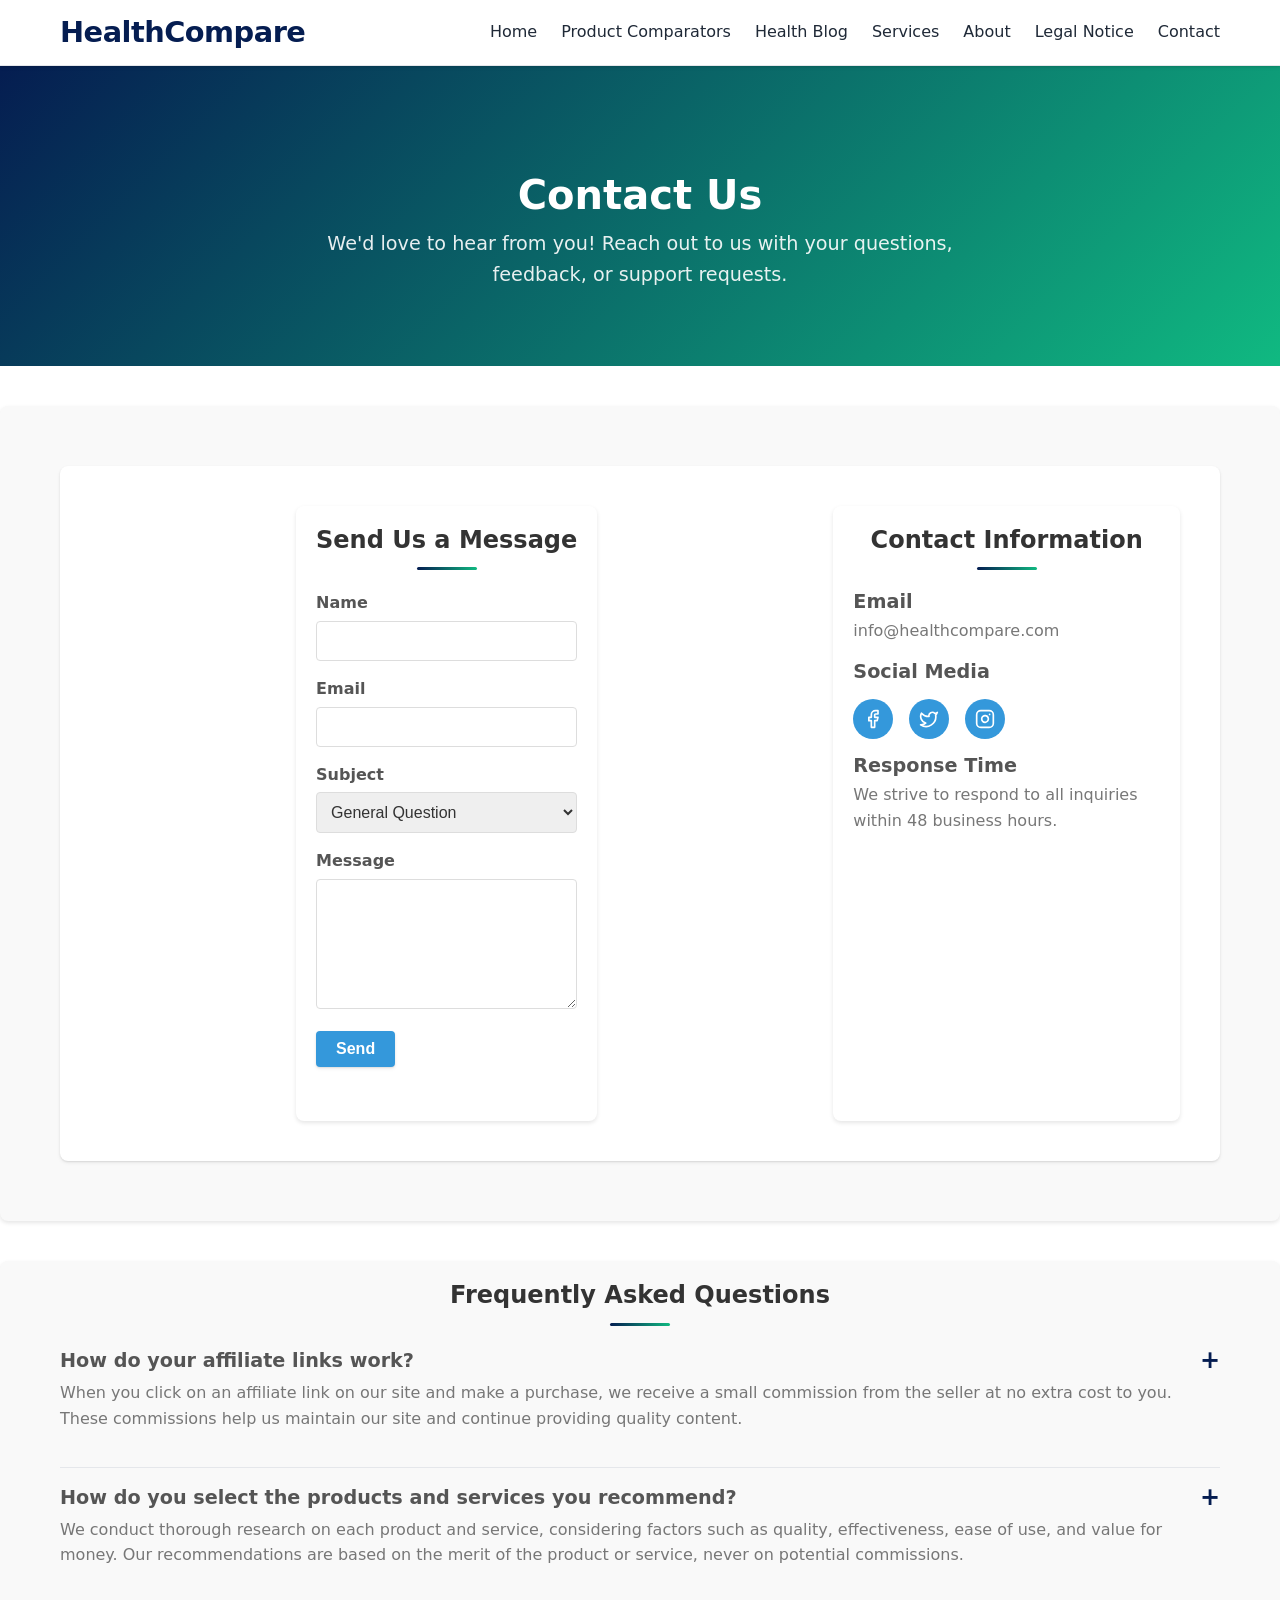
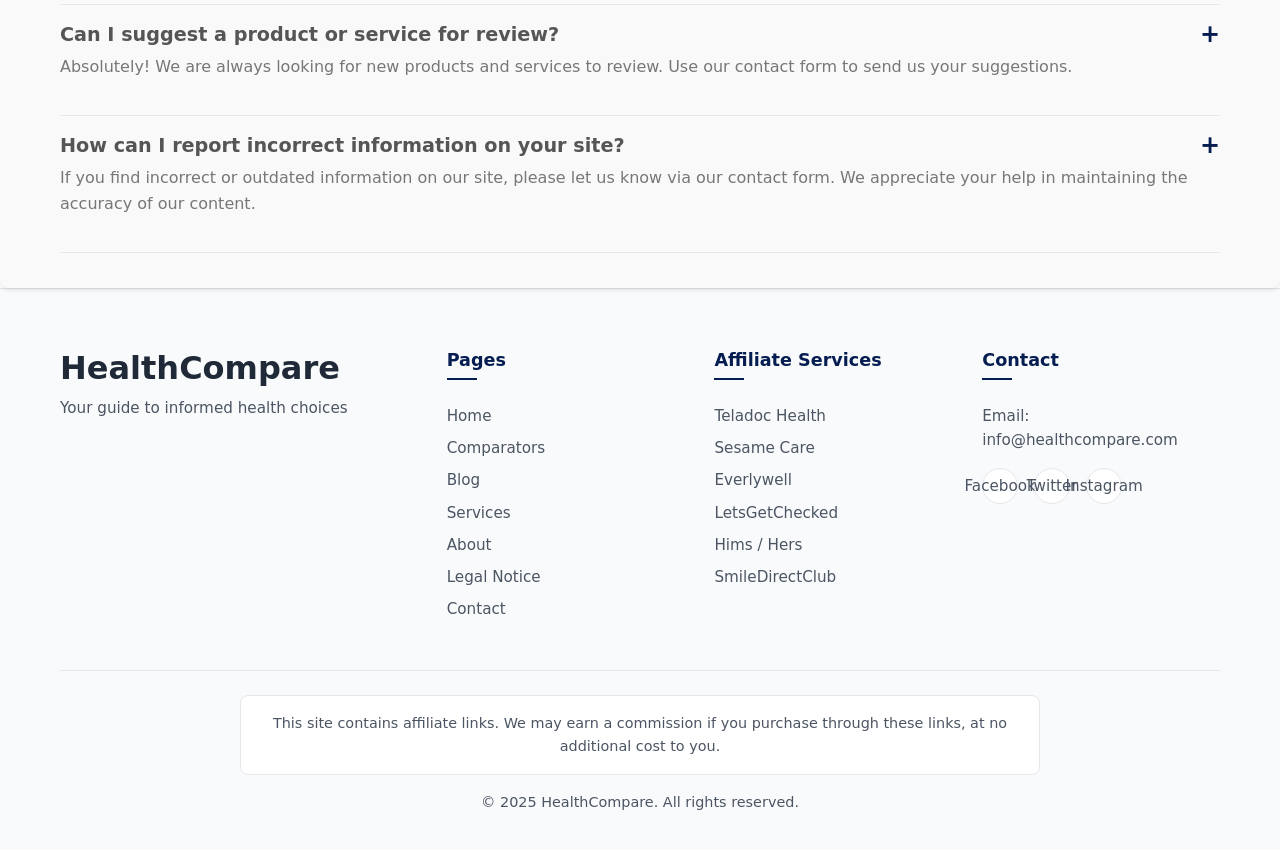
==== commit 7c2d79f9: "fixed contact form" ====
--- a/pages/contact/index.html
+++ b/pages/contact/index.html
@@ -197,21 +197,21 @@
                     <h2>Send Us a Message</h2>
                     <form id="contactForm">
                         <div class="form-group">
-                            <label for="name">Name</label>
-                            <input type="text" id="name" name="name" required>
+                            <label for="from_name">Name</label>
+                            <input type="text" id="from_name" name="from_name" required>
                         </div>
                         <div class="form-group">
-                            <label for="email">Email</label>
-                            <input type="email" id="email" name="email" required>
+                            <label for="from_email">Email</label>
+                            <input type="email" id="from_email" name="from_email" required>
                         </div>
                         <div class="form-group">
                             <label for="subject">Subject</label>
                             <select id="subject" name="subject">
-                                <option value="question">General Question</option>
-                                <option value="suggestion">Suggestion</option>
-                                <option value="partnership">Partnership</option>
-                                <option value="correction">Information Correction</option>
-                                <option value="other">Other</option>
+                                <option value="General Question">General Question</option>
+                                <option value="Suggestion">Suggestion</option>
+                                <option value="Partnership">Partnership</option>
+                                <option value="Information Correction">Information Correction</option>
+                                <option value="Other">Other</option>
                             </select>
                         </div>
                         <div class="form-group">
@@ -219,6 +219,7 @@
                             <textarea id="message" name="message" rows="6" required></textarea>
                         </div>
                         <button type="submit" class="btn btn-primary">Send</button>
+                        <div id="form-status" style="margin-top:10px; min-height:24px; font-weight:500;"></div>
                     </form>
                 </div>
                 <div class="contact-info">
@@ -331,16 +332,60 @@
     <script src="../../js/affiliate-tracking.js"></script>
     <script src="../../js/analytics.js"></script>
     <script src="../../js/mobile-menu.js"></script>
+    <script src="https://cdn.emailjs.com/dist/email.min.js"></script>
     <script>
-        // Contact form handling
-        document.getElementById('contactForm').addEventListener('submit', function(e) {
-            e.preventDefault();
-            
-            // In a real implementation, this would send the form data to a server
-            // For now, we'll just show a success message
-            alert('Thank you for your message! We will get back to you as soon as possible.');
-            this.reset();
-        });
+      (function(){
+        emailjs.init("47Sfd5g4f9BnD8uls"); // Your public key
+      })();
     </script>
+    <script>
+// EmailJS contact form handler with dynamic feedback
+  document.addEventListener("DOMContentLoaded", function() {
+    const form = document.getElementById("contactForm");
+    const status = document.getElementById("form-status");
+    function setStatus(message, type) {
+      status.textContent = message;
+      status.className = '';
+      if (type === 'sending') {
+        status.style.color = '#2980b9';
+        status.style.opacity = '1';
+        status.style.transition = 'none';
+      } else if (type === 'success') {
+        status.style.color = '#27ae60';
+        status.style.opacity = '1';
+        status.style.transition = 'opacity 0.5s';
+        setTimeout(() => {
+          status.style.opacity = '0';
+        }, 2500);
+      } else if (type === 'error') {
+        status.style.color = '#c0392b';
+        status.style.opacity = '1';
+        status.style.transition = 'opacity 0.5s';
+        setTimeout(() => {
+          status.style.opacity = '0';
+        }, 3500);
+      }
+    }
+    if (form) {
+      form.addEventListener("submit", function(e) {
+        e.preventDefault();
+        setStatus("Sending...", "sending");
+        emailjs.sendForm(
+          "service_vygi4wf",      // Service ID
+          "template_ypmurcm",     // Template ID
+          this                   // The form element
+        ).then(
+          function(response) {
+            setStatus("Message sent successfully!", "success");
+            form.reset();
+          },
+          function(error) {
+            setStatus("Failed to send message. Please try again.", "error");
+          }
+        );
+      });
+    }
+  });
+</script>
 </body>
 </html>
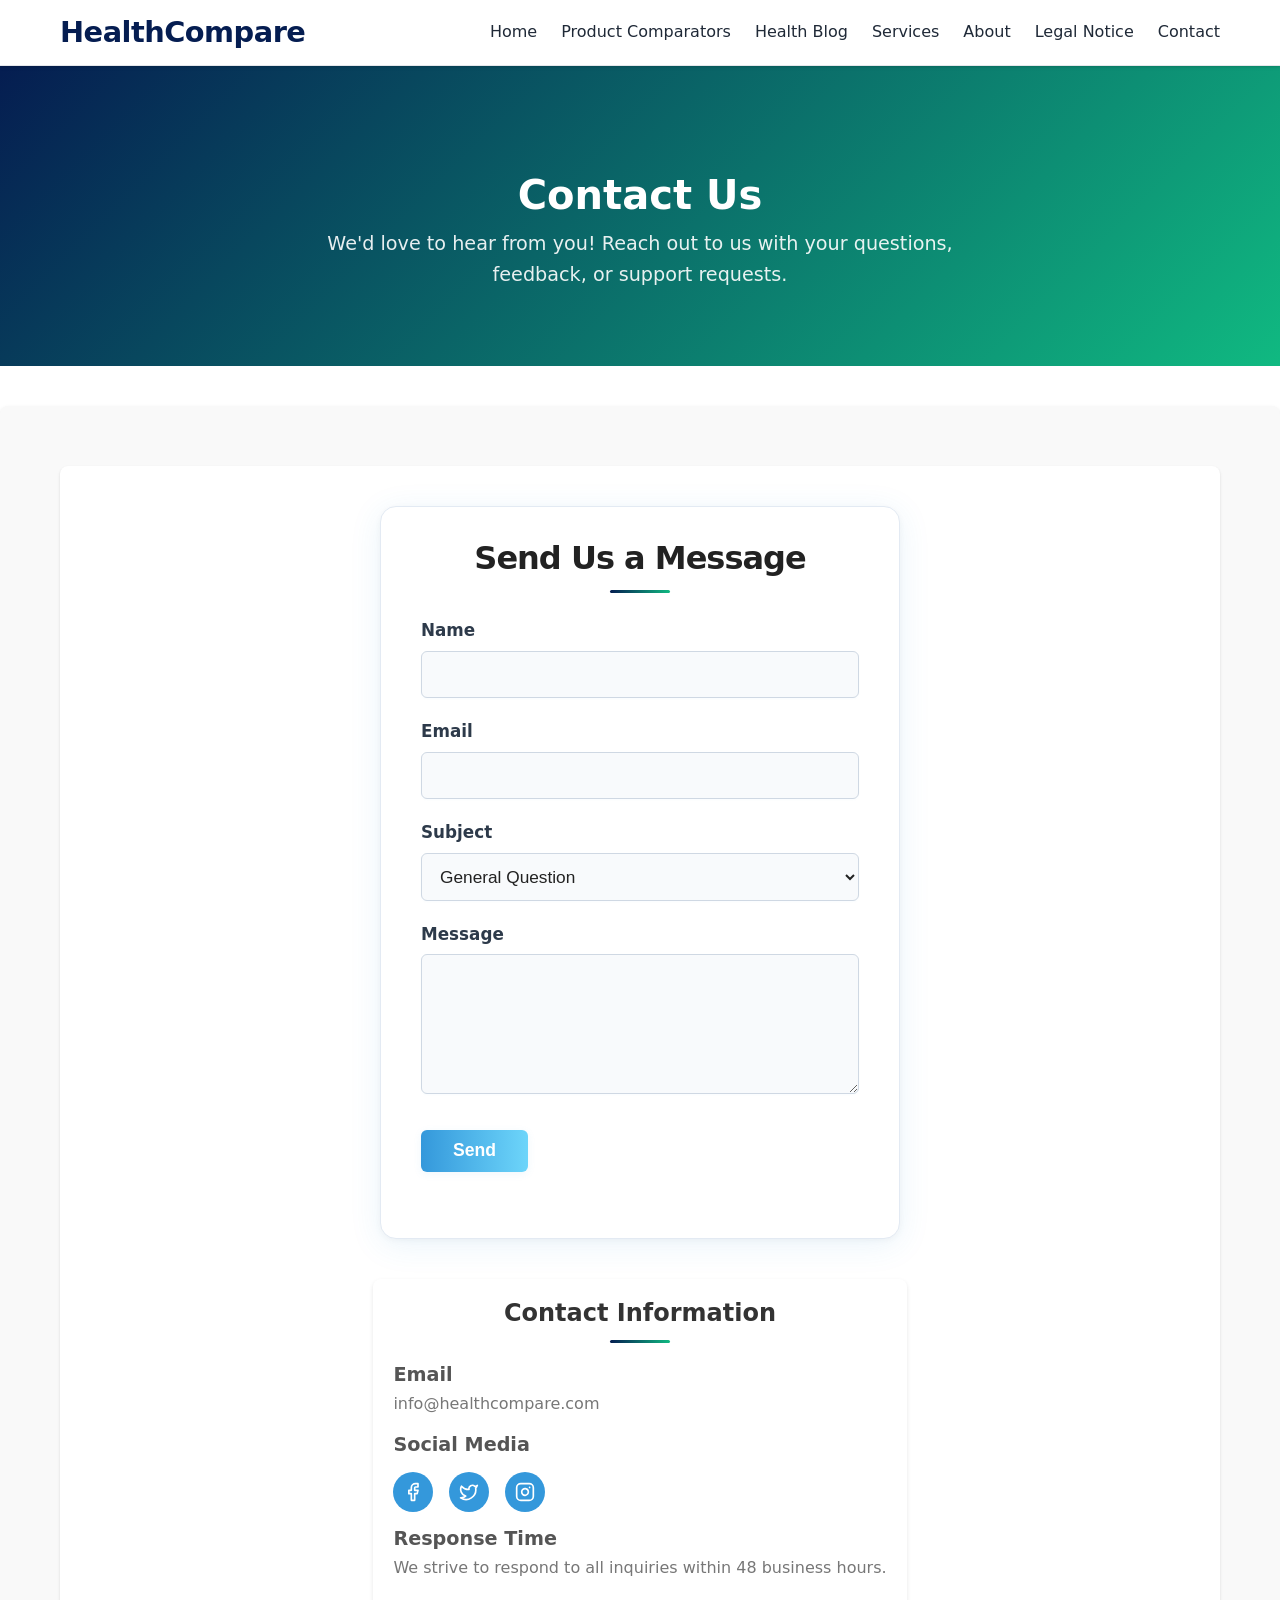
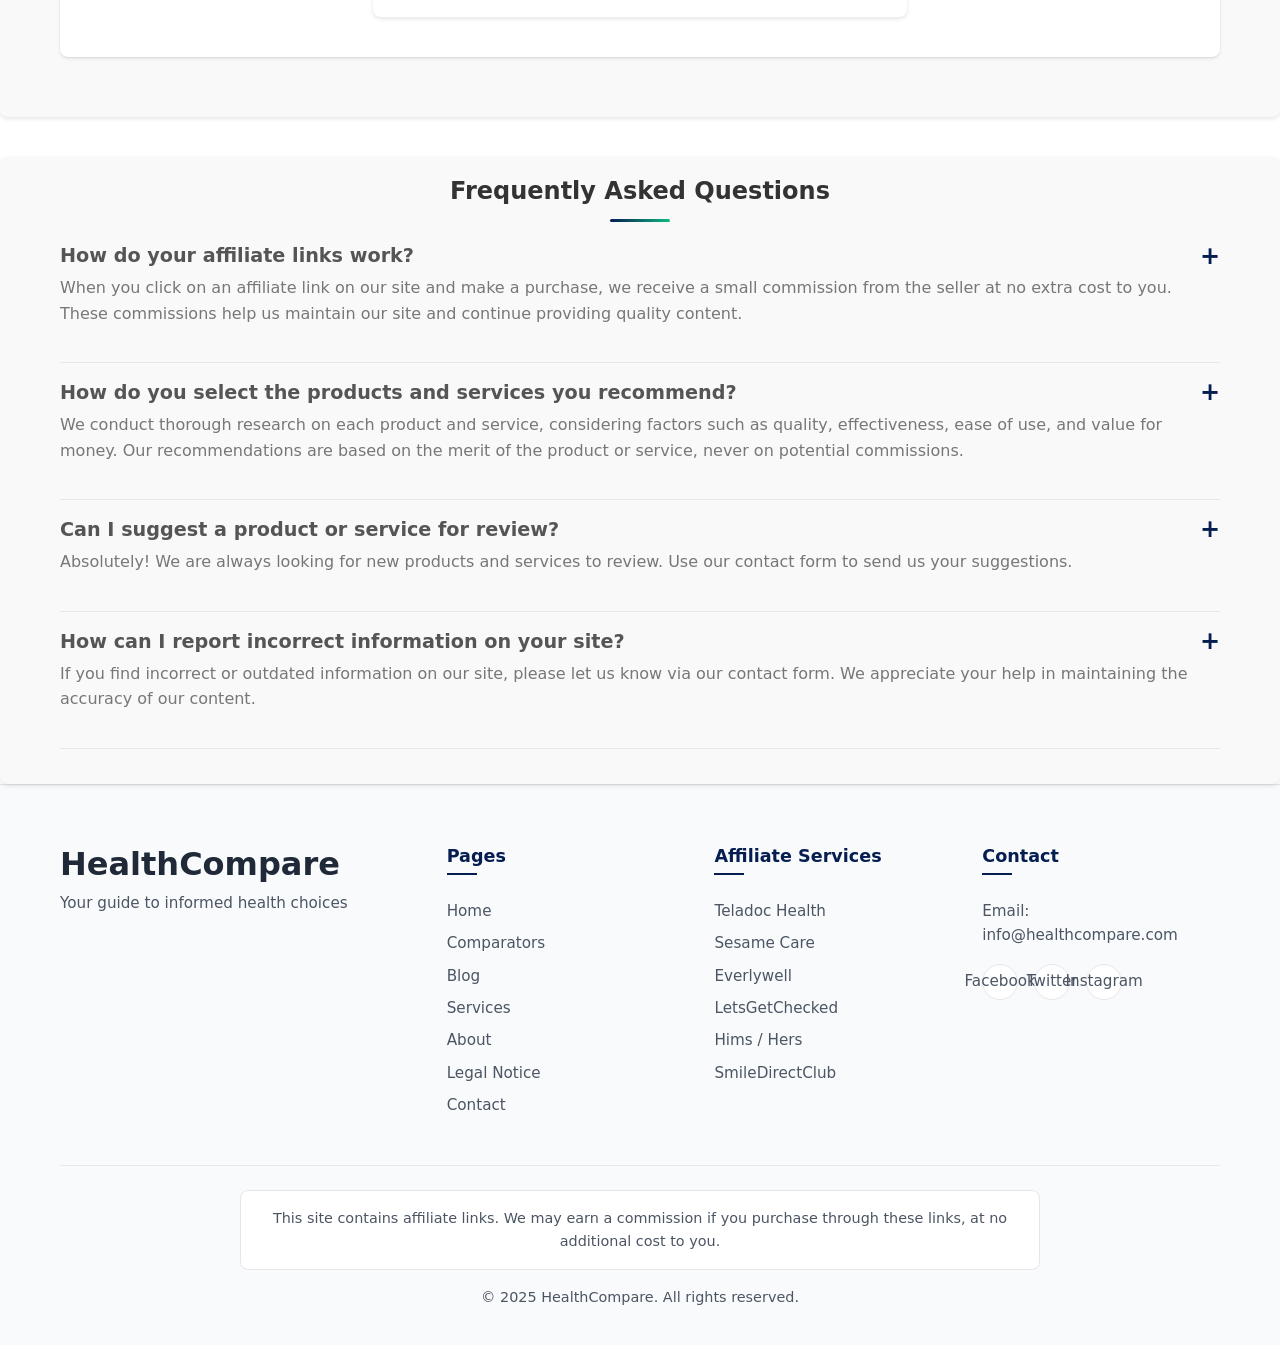
==== commit 79070c5d: "fix styling of contact form" ====
--- a/pages/contact/index.html
+++ b/pages/contact/index.html
@@ -18,39 +18,66 @@
     box-shadow: 0 2px 4px rgba(0, 0, 0, 0.1);
 }
 
+.contact-grid {
+    display: flex;
+    flex-wrap: wrap;
+    gap: 40px;
+    justify-content: center;
+    align-items: flex-start;
+}
+
 .contact-form {
     background-color: #ffffff;
-    padding: 20px;
-    border-radius: 8px;
-    box-shadow: 0 2px 4px rgba(0, 0, 0, 0.1);
+    padding: 32px 40px;
+    border-radius: 16px;
+    box-shadow: 0 6px 32px rgba(52, 152, 219, 0.10), 0 1.5px 6px rgba(0,0,0,0.04);
+    max-width: 520px;
+    min-width: 340px;
+    width: 100%;
+    margin: 0 auto;
+    border: 1.5px solid #e3eaf3;
+    transition: box-shadow 0.3s;
+}
+
+@media (max-width: 600px) {
+    .contact-form {
+        padding: 20px 8px;
+        max-width: 98vw;
+    }
 }
 
 .contact-form h2 {
+    margin-bottom: 24px;
+    font-size: 2rem;
+    color: #222;
+    font-weight: 700;
+    letter-spacing: -1px;
+}
+
+.contact-form .form-group {
     margin-bottom: 20px;
-    font-size: 1.5rem;
-    color: #333;
-}
-
-.contact-form .form-group {
-    margin-bottom: 15px;
 }
 
 .contact-form .form-group label {
     display: block;
-    margin-bottom: 5px;
-    font-weight: bold;
-    color: #555;
+    margin-bottom: 7px;
+    font-weight: 600;
+    color: #2d3a4a;
+    font-size: 1.05rem;
 }
 
 .contact-form .form-group input,
 .contact-form .form-group select,
 .contact-form .form-group textarea {
     width: 100%;
-    padding: 10px;
-    border: 1px solid #ddd;
-    border-radius: 4px;
-    font-size: 1rem;
-    color: #333;
+    padding: 12px 14px;
+    border: 1.5px solid #cfd8e3;
+    border-radius: 6px;
+    font-size: 1.08rem;
+    color: #222;
+    background: #f8fafc;
+    transition: border-color 0.2s, box-shadow 0.2s;
+    box-shadow: 0 1px 2px rgba(52,152,219,0.03);
 }
 
 .contact-form .form-group input:focus,
@@ -58,22 +85,27 @@
 .contact-form .form-group textarea:focus {
     border-color: #3498db;
     outline: none;
-    box-shadow: 0 0 4px rgba(52, 152, 219, 0.3);
+    box-shadow: 0 0 0 2px rgba(52,152,219,0.10);
+    background: #fff;
 }
 
 .contact-form button {
-    background-color: #3498db;
+    background: linear-gradient(90deg, #3498db 0%, #6dd5fa 100%);
     color: #fff;
-    padding: 10px 20px;
+    padding: 12px 32px;
     border: none;
-    border-radius: 4px;
-    font-size: 1rem;
+    border-radius: 6px;
+    font-size: 1.1rem;
+    font-weight: 600;
     cursor: pointer;
-    transition: background-color 0.3s ease;
+    box-shadow: 0 2px 8px rgba(52,152,219,0.08);
+    transition: background 0.2s, box-shadow 0.2s;
+    margin-top: 8px;
 }
 
 .contact-form button:hover {
-    background-color: #2980b9;
+    background: linear-gradient(90deg, #2980b9 0%, #3498db 100%);
+    box-shadow: 0 4px 16px rgba(52,152,219,0.13);
 }
 
 .contact-info {
